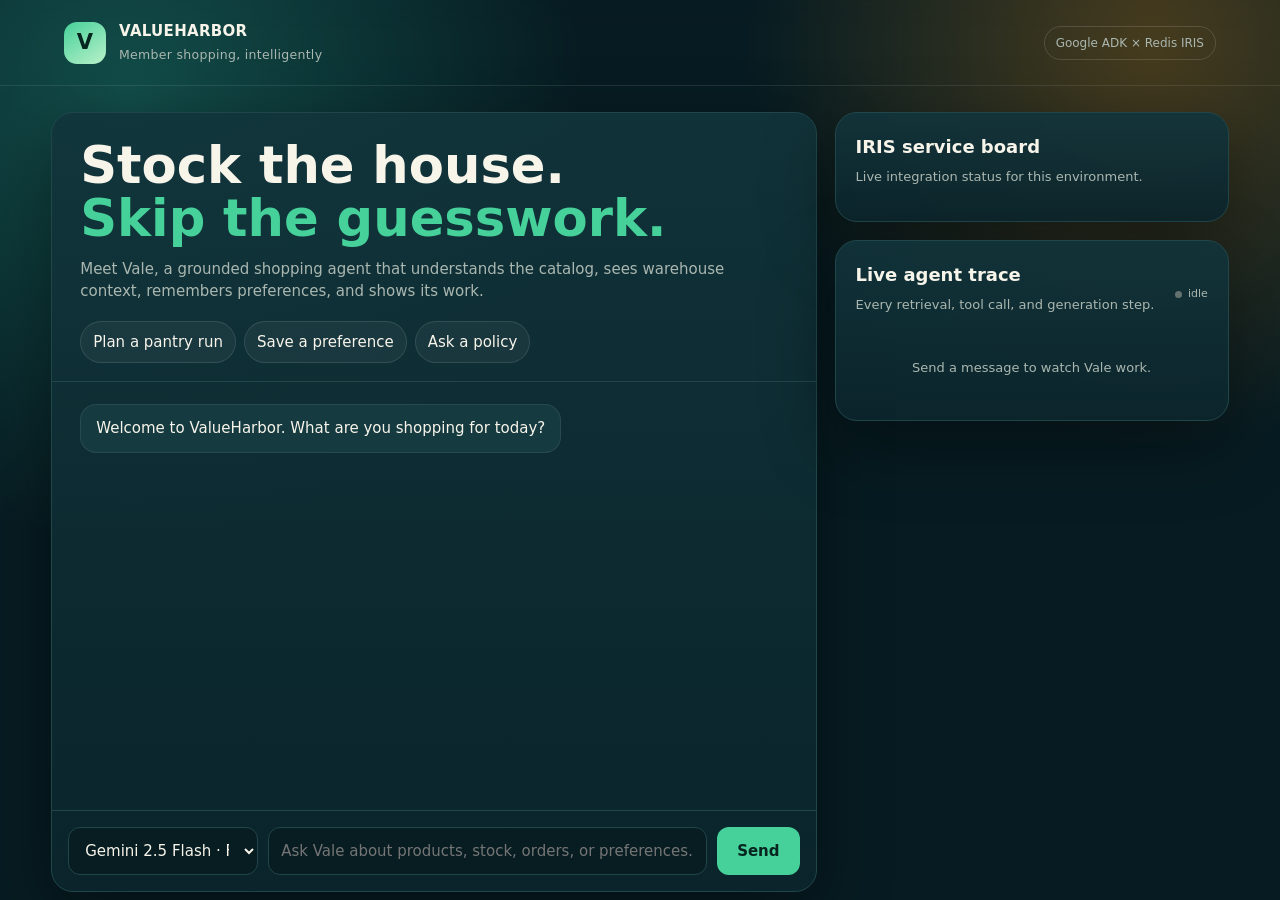
==== valueharbor_agent/static/index.html @ 9efd8486 "Group Context Retriever tools by entity" ====
<!doctype html>
<html lang="en">
  <head>
    <meta charset="utf-8" />
    <meta name="viewport" content="width=device-width, initial-scale=1" />
    <title>ValueHarbor · Shopping Agent</title>
    <style>
      :root { color-scheme: dark; --ink:#f7f4ea; --muted:#aab7b0; --green:#46d19a; --sea:#0d6158; --navy:#071c22; --panel:#0d2930; --line:#20464a; --gold:#f0bb56; }
      * { box-sizing:border-box; }
      body { margin:0; min-height:100vh; font:15px/1.5 Inter,ui-sans-serif,system-ui,sans-serif; color:var(--ink); background:radial-gradient(circle at 10% 10%,#124d49 0,transparent 32%),radial-gradient(circle at 90% 5%,#473c1e 0,transparent 28%),var(--navy); }
      header { display:flex; align-items:center; justify-content:space-between; padding:20px 5vw; border-bottom:1px solid #ffffff18; backdrop-filter:blur(12px); }
      .brand { display:flex; align-items:center; gap:13px; font-weight:800; letter-spacing:.02em; }
      .mark { display:grid; place-items:center; width:42px; height:42px; border-radius:13px; color:#05251f; background:linear-gradient(145deg,var(--green),#b9f1c9); font-size:21px; }
      .badge { padding:7px 11px; border:1px solid #ffffff24; border-radius:999px; color:var(--muted); font-size:12px; }
      main { display:grid; grid-template-columns:minmax(0,1.65fr) minmax(320px,.85fr); gap:18px; width:min(1280px,92vw); margin:26px auto; }
      .panel { background:linear-gradient(180deg,#11343be8,#0b252ce8); border:1px solid var(--line); border-radius:22px; box-shadow:0 24px 70px #0006; overflow:hidden; }
      .hero { padding:26px 28px 18px; }
      h1 { margin:0; font-size:clamp(28px,4vw,52px); line-height:1.04; max-width:740px; }
      h1 span { color:var(--green); }
      .sub { color:var(--muted); max-width:680px; margin:12px 0 18px; }
      .chips { display:flex; flex-wrap:wrap; gap:8px; }
      button { border:0; cursor:pointer; color:var(--ink); font:inherit; }
      .chip { padding:9px 12px; border-radius:999px; background:#ffffff0c; border:1px solid #ffffff1c; }
      .chat { display:flex; flex-direction:column; height:510px; border-top:1px solid var(--line); }
      #messages { flex:1; overflow:auto; padding:22px 28px; display:flex; flex-direction:column; gap:12px; }
      .msg { max-width:82%; padding:12px 15px; border-radius:16px; white-space:pre-wrap; }
      .assistant { align-self:flex-start; background:#153b40; border:1px solid #ffffff14; }
      .user { align-self:flex-end; background:var(--sea); }
      .composer { display:flex; gap:10px; padding:16px; border-top:1px solid var(--line); }
      input, textarea, select { width:100%; background:#071d22; border:1px solid var(--line); color:var(--ink); border-radius:12px; padding:12px; font:inherit; outline:none; }
      input:focus, textarea:focus, select:focus { border-color:var(--green); }
      select { width:auto; max-width:190px; }
      .send { padding:0 20px; border-radius:12px; background:var(--green); color:#06251f; font-weight:800; }
      aside { display:flex; flex-direction:column; gap:18px; }
      .side { padding:20px; }
      h2 { margin:0 0 7px; font-size:18px; }
      .small { margin:0 0 14px; color:var(--muted); font-size:13px; }
      .status { display:flex; flex-direction:column; gap:10px; }
      .service-group { display:grid; grid-template-columns:42px minmax(0,1fr); align-items:center; gap:10px; }
      .service-logo { width:42px; height:42px; object-fit:contain; }
      .service-logo.redis { border-radius:9px; }
      .service-grid { display:grid; grid-template-columns:1fr 1fr; gap:8px; }
      .service { padding:10px; border:1px solid var(--line); border-radius:11px; font-size:12px; }
      .service-line { display:flex; align-items:center; }
      .service-meta { display:block; margin:3px 0 0 14px; padding:0; color:#8dcdbb; background:transparent; text-align:left; font-size:10px; line-height:1.25; }
      .service-meta:hover, .service-meta:focus-visible { color:var(--green); text-decoration:underline; }
      .dot { display:inline-block; width:8px; height:8px; border-radius:99px; margin-right:6px; background:#64726f; }
      .on .dot { background:var(--green); box-shadow:0 0 12px var(--green); }
      .trace-head { display:flex; align-items:center; justify-content:space-between; gap:10px; }
      .trace-live { display:flex; align-items:center; gap:6px; color:var(--muted); font-size:11px; }
      .trace-live .pulse { width:7px; height:7px; border-radius:99px; background:#64726f; }
      .trace-live.active .pulse { background:var(--green); box-shadow:0 0 12px var(--green); animation:pulse 1s infinite; }
      @keyframes pulse { 50% { opacity:.3; } }
      #trace { display:flex; flex-direction:column; gap:0; max-height:470px; overflow:auto; margin-top:8px; }
      .trace-empty { color:var(--muted); padding:22px 4px; text-align:center; font-size:13px; }
      .trace-step { position:relative; padding:11px 0 12px 24px; border-bottom:1px solid #ffffff0d; }
      .trace-step::before { content:""; position:absolute; left:4px; top:18px; width:8px; height:8px; border-radius:99px; background:#64726f; }
      .trace-step::after { content:""; position:absolute; left:7.5px; top:28px; bottom:-7px; width:1px; background:var(--line); }
      .trace-step:last-child::after { display:none; }
      .trace-step.running::before { background:var(--gold); box-shadow:0 0 10px #f0bb5688; animation:pulse 1s infinite; }
      .trace-step.done::before { background:var(--green); }
      .trace-row { display:flex; align-items:flex-start; justify-content:space-between; gap:10px; }
      .trace-label { font-size:13px; font-weight:700; }
      .trace-time { flex:none; color:var(--gold); font:11px ui-monospace,SFMono-Regular,Menlo,monospace; }
      .trace-summary { color:var(--muted); font-size:12px; margin-top:2px; }
      .trace-details { margin-top:7px; }
      .trace-details summary { cursor:pointer; color:#9fd9c7; font-size:11px; }
      .trace-fact { margin-top:5px; padding:7px 9px; border-radius:8px; background:#071d2288; color:#c5d4cf; font-size:11px; overflow-wrap:anywhere; }
      .modal { position:fixed; inset:0; z-index:20; display:grid; place-items:center; padding:24px; background:#020c0fcc; backdrop-filter:blur(8px); }
      .modal[hidden] { display:none; }
      .modal-card { width:min(860px,94vw); max-height:min(760px,88vh); display:flex; flex-direction:column; border:1px solid var(--line); border-radius:20px; background:#0b252c; box-shadow:0 30px 100px #000b; overflow:hidden; }
      .modal-head { display:flex; align-items:flex-start; justify-content:space-between; gap:18px; padding:20px 22px 14px; border-bottom:1px solid var(--line); }
      .modal-head .small { margin:0; }
      .modal-close { width:30px; height:30px; border:1px solid #ffffff18; border-radius:9px; background:#ffffff08; font-size:18px; }
      .tool-list { overflow:auto; padding:4px 22px 22px; }
      .tool-group { padding:16px 0; border-bottom:1px solid #ffffff12; }
      .tool-group:last-child { border-bottom:0; }
      .tool-group-head { display:flex; align-items:baseline; justify-content:space-between; gap:12px; margin-bottom:9px; }
      .tool-group-title { margin:0; color:#f3f7f5; font-size:14px; }
      .tool-group-count { color:var(--muted); font-size:10px; }
      .tool-items { display:grid; grid-template-columns:repeat(auto-fit,minmax(270px,1fr)); gap:6px 20px; }
      .tool-item { min-width:0; padding:7px 9px; border-radius:8px; background:#071d225c; }
      .tool-name { color:var(--green); font:12px ui-monospace,SFMono-Regular,Menlo,monospace; overflow-wrap:anywhere; }
      body.modal-open { overflow:hidden; }
      @media (max-width:900px) { main { grid-template-columns:1fr; } .chat { height:480px; } }
    </style>
  </head>
  <body>
    <header><div class="brand"><div class="mark">V</div><div>VALUEHARBOR<br><small style="color:var(--muted);font-weight:500">Member shopping, intelligently</small></div></div><div class="badge">Google ADK × Redis IRIS</div></header>
    <main>
      <section class="panel">
        <div class="hero"><h1>Stock the house.<br><span>Skip the guesswork.</span></h1><p class="sub">Meet Vale, a grounded shopping agent that understands the catalog, sees warehouse context, remembers preferences, and shows its work.</p><div class="chips"><button class="chip" data-prompt="Find family-size pantry staples under $30 and check Portland stock.">Plan a pantry run</button><button class="chip" data-prompt="Remember that I prefer fragrance-free household products and Portland pickup.">Save a preference</button><button class="chip" data-prompt="What is the electronics return policy?">Ask a policy</button></div></div>
        <div class="chat"><div id="messages"><div class="msg assistant">Welcome to ValueHarbor. What are you shopping for today?</div></div><form id="chat-form" class="composer"><select id="model" aria-label="Gemini model"><option value="gemini-2.5-flash">Gemini 2.5 Flash · Fast</option><option value="gemini-2.5-pro">Gemini 2.5 Pro · Heavy</option></select><input id="message" autocomplete="off" placeholder="Ask Vale about products, stock, orders, or preferences…" /><button class="send">Send</button></form></div>
      </section>
      <aside>
        <section class="panel side"><h2>IRIS service board</h2><p class="small">Live integration status for this environment.</p><div id="status" class="status"></div></section>
        <section class="panel side"><div class="trace-head"><div><h2>Live agent trace</h2><p class="small">Every retrieval, tool call, and generation step.</p></div><div id="trace-live" class="trace-live"><span class="pulse"></span><span>idle</span></div></div><div id="trace"><div class="trace-empty">Send a message to watch Vale work.</div></div></section>
      </aside>
    </main>
    <div id="tools-modal" class="modal" role="dialog" aria-modal="true" aria-labelledby="tools-title" hidden><section class="modal-card"><div class="modal-head"><div><h2 id="tools-title">Context Retriever tools</h2><p id="tools-summary" class="small">Governed tools generated from the ValueHarbor context surface.</p></div><button id="tools-close" class="modal-close" type="button" aria-label="Close tools">×</button></div><div id="tool-list" class="tool-list"></div></section></div>
    <script>
      const memberId='member-1001'; let sessionId='shopping-demo-'+Date.now();
      const messages=document.querySelector('#messages'), input=document.querySelector('#message'),modelSelect=document.querySelector('#model');
      function add(text,role){const el=document.createElement('div');el.className='msg '+role;el.textContent=text;messages.appendChild(el);messages.scrollTop=messages.scrollHeight;return el;}
      document.querySelectorAll('[data-prompt]').forEach(b=>b.onclick=()=>{input.value=b.dataset.prompt;input.focus();});
      const trace=document.querySelector('#trace'),traceLive=document.querySelector('#trace-live');
      function setLive(active){traceLive.classList.toggle('active',active);traceLive.querySelector('span:last-child').textContent=active?'running':'complete';}
      function renderStep(step){let el=document.getElementById('trace-'+step.id);if(!el){el=document.createElement('div');el.id='trace-'+step.id;trace.appendChild(el);}el.className='trace-step '+step.status;el.replaceChildren();const row=document.createElement('div');row.className='trace-row';const label=document.createElement('div');label.className='trace-label';label.textContent=step.label;const timing=document.createElement('div');timing.className='trace-time';timing.textContent=step.duration_ms==null?'…':`${step.duration_ms} ms`;row.append(label,timing);el.append(row);if(step.summary){const summary=document.createElement('div');summary.className='trace-summary';summary.textContent=step.summary;el.append(summary);}if(step.details?.length){const details=document.createElement('details');details.className='trace-details';const heading=document.createElement('summary');heading.textContent=`Show ${step.details.length} result${step.details.length===1?'':'s'}`;details.append(heading);step.details.forEach(value=>{const fact=document.createElement('div');fact.className='trace-fact';fact.textContent=value;details.append(fact);});el.append(details);}trace.scrollTop=trace.scrollHeight;}
      document.querySelector('#chat-form').onsubmit=async e=>{e.preventDefault();const text=input.value.trim();if(!text)return;add(text,'user');input.value='';const wait=add('Vale is checking…','assistant');trace.replaceChildren();setLive(true);try{const r=await fetch('/api/chat/stream',{method:'POST',headers:{'content-type':'application/json'},body:JSON.stringify({message:text,member_id:memberId,session_id:sessionId,model:modelSelect.value})});if(!r.ok)throw new Error(`HTTP ${r.status}`);const reader=r.body.getReader(),decoder=new TextDecoder();let buffer='';while(true){const {value,done}=await reader.read();buffer+=decoder.decode(value||new Uint8Array(),{stream:!done});const lines=buffer.split('\n');buffer=lines.pop()||'';for(const line of lines){if(!line.trim())continue;const event=JSON.parse(line);if(event.type==='trace')renderStep(event.step);else if(event.type==='answer')wait.textContent=event.answer;else if(event.type==='error')wait.textContent=event.message;}if(done)break;}if(wait.textContent==='Vale is checking…')wait.textContent='No response received.';}catch(err){wait.textContent='Connection error: '+err.message;}finally{setLive(false);}};
      const toolsModal=document.querySelector('#tools-modal'),toolList=document.querySelector('#tool-list');let contextTools=[];
      function setToolSummary(count,text=`${count} governed tools available`){const trigger=document.querySelector('#context-tools-trigger');if(trigger)trigger.textContent=text;document.querySelector('#tools-summary').textContent=count?`${count} governed tools generated from the ValueHarbor context surface.`:'No governed tools are currently available.';}
      const toolEntities=[['inventory','Inventory'],['member','Members'],['orderitem','Order items'],['order','Orders'],['policy','Policies'],['product','Products'],['warehouse','Warehouses']];
      function toolEntity(name){const normalized=String(name||'').toLowerCase().replaceAll('order_item','orderitem');const match=toolEntities.find(([key])=>new RegExp(`(^|_)${key}(_|$)`).test(normalized));return match?.[1]||'Other';}
      function renderTools(tools){toolList.replaceChildren();const grouped=new Map();tools.forEach(tool=>{const entity=toolEntity(tool.name);if(!grouped.has(entity))grouped.set(entity,[]);grouped.get(entity).push(tool);});const order=[...toolEntities.map(([,label])=>label),'Other'];order.forEach(entity=>{const entityTools=grouped.get(entity);if(!entityTools?.length)return;entityTools.sort((a,b)=>String(a.name).localeCompare(String(b.name)));const group=document.createElement('section');group.className='tool-group';const head=document.createElement('div');head.className='tool-group-head';const title=document.createElement('h3');title.className='tool-group-title';title.textContent=entity;const count=document.createElement('span');count.className='tool-group-count';count.textContent=`${entityTools.length} tool${entityTools.length===1?'':'s'}`;head.append(title,count);const items=document.createElement('div');items.className='tool-items';entityTools.forEach(tool=>{const item=document.createElement('div');item.className='tool-item';const name=document.createElement('div');name.className='tool-name';name.textContent=tool.name||'Unnamed tool';item.append(name);items.append(item);});group.append(head,items);toolList.append(group);});}
      function openTools(){renderTools(contextTools);toolsModal.hidden=false;document.body.classList.add('modal-open');document.querySelector('#tools-close').focus();}
      function closeTools(){toolsModal.hidden=true;document.body.classList.remove('modal-open');document.querySelector('#context-tools-trigger')?.focus();}
      async function loadStatus(){const data=await fetch('/api/health').then(r=>r.json());modelSelect.value=data.default_model;const labels={redis_database:'Database',context_retriever:'Context Retriever',semantic_router:'Semantic Router',langcache:'LangCache',redis_agent_memory:'Agent Memory',vertex_adk_memory_bank:'ADK Memory Bank',agent_platform_sessions:'ADK Agent Sessions'};const groups=[{name:'Redis',icon:'/static/assets/redis-r.png',className:'redis',services:['redis_database','context_retriever','semantic_router','langcache','redis_agent_memory']},{name:'Google ADK',icon:'/static/assets/google-adk.png',className:'adk',services:['vertex_adk_memory_bank','agent_platform_sessions']}];document.querySelector('#status').innerHTML=groups.map(group=>`<div class="service-group"><img class="service-logo ${group.className}" src="${group.icon}" alt="${group.name}"><div class="service-grid">${group.services.map(key=>`<div class="service ${data.services[key]?'on':''}" data-service="${key}"><div class="service-line"><span class="dot"></span>${labels[key]}</div>${key==='context_retriever'?'<button id="context-tools-trigger" class="service-meta" type="button">Warming services…</button>':''}</div>`).join('')}</div></div>`).join('');document.querySelector('#context-tools-trigger').onclick=openTools;}
      async function warmupOnLoad(){try{const data=await fetch('/api/warmup',{method:'POST'}).then(r=>{if(!r.ok)throw new Error(`HTTP ${r.status}`);return r.json();});Object.entries(data.services||{}).forEach(([key,result])=>{const card=document.querySelector(`[data-service="${key}"]`);if(card){card.classList.toggle('on',result.ok);card.title=`${result.summary} · ${result.duration_ms} ms`;}});const context=data.services?.context_retriever;contextTools=context?.tools||[];setToolSummary(contextTools.length);}catch(_){contextTools=[];setToolSummary(0,'Tools unavailable');}}
      document.querySelector('#tools-close').onclick=closeTools;toolsModal.onclick=e=>{if(e.target===toolsModal)closeTools();};document.addEventListener('keydown',e=>{if(e.key==='Escape'&&!toolsModal.hidden)closeTools();});
      async function initialize(){await loadStatus();await warmupOnLoad();}initialize();
    </script>
  </body>
</html>
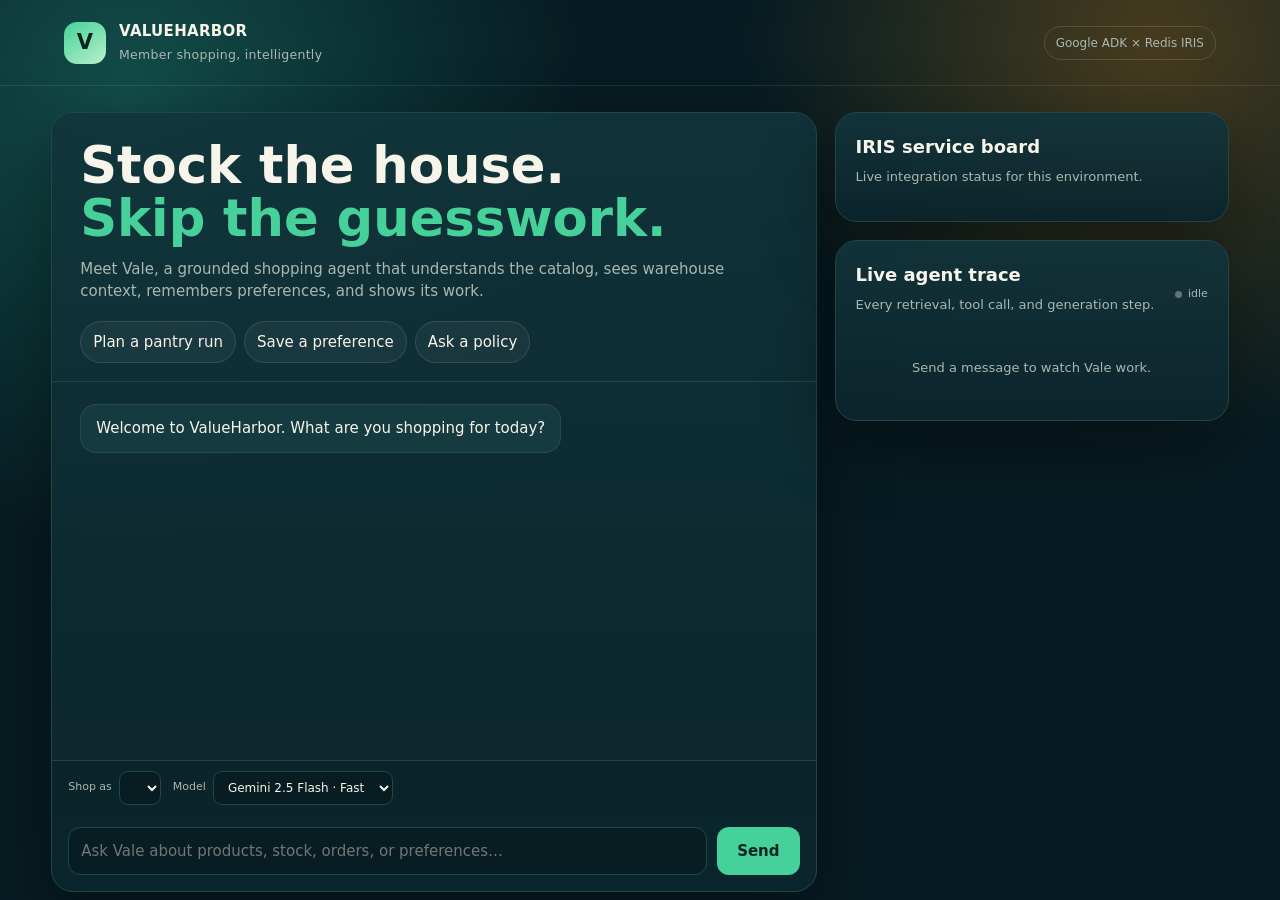
==== commit a4d8b5cb: "Add scalable multi-user memory comparison" ====
--- a/valueharbor_agent/static/index.html
+++ b/valueharbor_agent/static/index.html
@@ -26,7 +26,10 @@
       .msg { max-width:82%; padding:12px 15px; border-radius:16px; white-space:pre-wrap; }
       .assistant { align-self:flex-start; background:#153b40; border:1px solid #ffffff14; }
       .user { align-self:flex-end; background:var(--sea); }
-      .composer { display:flex; gap:10px; padding:16px; border-top:1px solid var(--line); }
+      .chat-controls { display:flex; align-items:center; gap:12px; padding:10px 16px; border-top:1px solid var(--line); background:#071d2238; }
+      .chat-controls label { display:flex; align-items:center; gap:7px; color:var(--muted); font-size:11px; white-space:nowrap; }
+      .chat-controls select { max-width:210px; padding:8px 10px; border-radius:9px; font-size:12px; }
+      .composer { display:flex; gap:10px; padding:12px 16px 16px; }
       input, textarea, select { width:100%; background:#071d22; border:1px solid var(--line); color:var(--ink); border-radius:12px; padding:12px; font:inherit; outline:none; }
       input:focus, textarea:focus, select:focus { border-color:var(--green); }
       select { width:auto; max-width:190px; }
@@ -82,7 +85,8 @@
       .tool-item { min-width:0; padding:7px 9px; border-radius:8px; background:#071d225c; }
       .tool-name { color:var(--green); font:12px ui-monospace,SFMono-Regular,Menlo,monospace; overflow-wrap:anywhere; }
       body.modal-open { overflow:hidden; }
-      @media (max-width:900px) { main { grid-template-columns:1fr; } .chat { height:480px; } }
+      @media (max-width:900px) { main { grid-template-columns:1fr; } .chat { height:500px; } }
+      @media (max-width:620px) { .chat-controls { align-items:stretch; flex-direction:column; } .chat-controls label { justify-content:space-between; } .chat-controls select { flex:1; } }
     </style>
   </head>
   <body>
@@ -90,7 +94,7 @@
     <main>
       <section class="panel">
         <div class="hero"><h1>Stock the house.<br><span>Skip the guesswork.</span></h1><p class="sub">Meet Vale, a grounded shopping agent that understands the catalog, sees warehouse context, remembers preferences, and shows its work.</p><div class="chips"><button class="chip" data-prompt="Find family-size pantry staples under $30 and check Portland stock.">Plan a pantry run</button><button class="chip" data-prompt="Remember that I prefer fragrance-free household products and Portland pickup.">Save a preference</button><button class="chip" data-prompt="What is the electronics return policy?">Ask a policy</button></div></div>
-        <div class="chat"><div id="messages"><div class="msg assistant">Welcome to ValueHarbor. What are you shopping for today?</div></div><form id="chat-form" class="composer"><select id="model" aria-label="Gemini model"><option value="gemini-2.5-flash">Gemini 2.5 Flash · Fast</option><option value="gemini-2.5-pro">Gemini 2.5 Pro · Heavy</option></select><input id="message" autocomplete="off" placeholder="Ask Vale about products, stock, orders, or preferences…" /><button class="send">Send</button></form></div>
+        <div class="chat"><div id="messages"><div class="msg assistant">Welcome to ValueHarbor. What are you shopping for today?</div></div><div class="chat-controls"><label>Shop as <select id="member" aria-label="Demo member"></select></label><label>Model <select id="model" aria-label="Gemini model"><option value="gemini-2.5-flash">Gemini 2.5 Flash · Fast</option><option value="gemini-2.5-pro">Gemini 2.5 Pro · Heavy</option></select></label></div><form id="chat-form" class="composer"><input id="message" autocomplete="off" placeholder="Ask Vale about products, stock, orders, or preferences…" /><button class="send">Send</button></form></div>
       </section>
       <aside>
         <section class="panel side"><h2>IRIS service board</h2><p class="small">Live integration status for this environment.</p><div id="status" class="status"></div></section>
@@ -99,12 +103,13 @@
     </main>
     <div id="tools-modal" class="modal" role="dialog" aria-modal="true" aria-labelledby="tools-title" hidden><section class="modal-card"><div class="modal-head"><div><h2 id="tools-title">Context Retriever tools</h2><p id="tools-summary" class="small">Governed tools generated from the ValueHarbor context surface.</p></div><button id="tools-close" class="modal-close" type="button" aria-label="Close tools">×</button></div><div id="tool-list" class="tool-list"></div></section></div>
     <script>
-      const memberId='member-1001'; let sessionId='shopping-demo-'+Date.now();
-      const messages=document.querySelector('#messages'), input=document.querySelector('#message'),modelSelect=document.querySelector('#model');
+      let memberId='member-1001',sessionId=`shopping-demo-${memberId}-${Date.now()}`;
+      const messages=document.querySelector('#messages'),input=document.querySelector('#message'),modelSelect=document.querySelector('#model'),memberSelect=document.querySelector('#member');
       function add(text,role){const el=document.createElement('div');el.className='msg '+role;el.textContent=text;messages.appendChild(el);messages.scrollTop=messages.scrollHeight;return el;}
       document.querySelectorAll('[data-prompt]').forEach(b=>b.onclick=()=>{input.value=b.dataset.prompt;input.focus();});
       const trace=document.querySelector('#trace'),traceLive=document.querySelector('#trace-live');
       function setLive(active){traceLive.classList.toggle('active',active);traceLive.querySelector('span:last-child').textContent=active?'running':'complete';}
+      function selectMember(){memberId=memberSelect.value;sessionId=`shopping-demo-${memberId}-${Date.now()}`;const option=memberSelect.selectedOptions[0];messages.replaceChildren();add(`Now shopping as ${option?.dataset.name||memberId}. What can I help you find?`,'assistant');trace.innerHTML='<div class="trace-empty">Send a message to watch Vale work.</div>';setLive(false);input.focus();}
       function renderStep(step){let el=document.getElementById('trace-'+step.id);if(!el){el=document.createElement('div');el.id='trace-'+step.id;trace.appendChild(el);}el.className='trace-step '+step.status;el.replaceChildren();const row=document.createElement('div');row.className='trace-row';const label=document.createElement('div');label.className='trace-label';label.textContent=step.label;const timing=document.createElement('div');timing.className='trace-time';timing.textContent=step.duration_ms==null?'…':`${step.duration_ms} ms`;row.append(label,timing);el.append(row);if(step.summary){const summary=document.createElement('div');summary.className='trace-summary';summary.textContent=step.summary;el.append(summary);}if(step.details?.length){const details=document.createElement('details');details.className='trace-details';const heading=document.createElement('summary');heading.textContent=`Show ${step.details.length} result${step.details.length===1?'':'s'}`;details.append(heading);step.details.forEach(value=>{const fact=document.createElement('div');fact.className='trace-fact';fact.textContent=value;details.append(fact);});el.append(details);}trace.scrollTop=trace.scrollHeight;}
       document.querySelector('#chat-form').onsubmit=async e=>{e.preventDefault();const text=input.value.trim();if(!text)return;add(text,'user');input.value='';const wait=add('Vale is checking…','assistant');trace.replaceChildren();setLive(true);try{const r=await fetch('/api/chat/stream',{method:'POST',headers:{'content-type':'application/json'},body:JSON.stringify({message:text,member_id:memberId,session_id:sessionId,model:modelSelect.value})});if(!r.ok)throw new Error(`HTTP ${r.status}`);const reader=r.body.getReader(),decoder=new TextDecoder();let buffer='';while(true){const {value,done}=await reader.read();buffer+=decoder.decode(value||new Uint8Array(),{stream:!done});const lines=buffer.split('\n');buffer=lines.pop()||'';for(const line of lines){if(!line.trim())continue;const event=JSON.parse(line);if(event.type==='trace')renderStep(event.step);else if(event.type==='answer')wait.textContent=event.answer;else if(event.type==='error')wait.textContent=event.message;}if(done)break;}if(wait.textContent==='Vale is checking…')wait.textContent='No response received.';}catch(err){wait.textContent='Connection error: '+err.message;}finally{setLive(false);}};
       const toolsModal=document.querySelector('#tools-modal'),toolList=document.querySelector('#tool-list');let contextTools=[];
@@ -115,9 +120,10 @@
       function openTools(){renderTools(contextTools);toolsModal.hidden=false;document.body.classList.add('modal-open');document.querySelector('#tools-close').focus();}
       function closeTools(){toolsModal.hidden=true;document.body.classList.remove('modal-open');document.querySelector('#context-tools-trigger')?.focus();}
       async function loadStatus(){const data=await fetch('/api/health').then(r=>r.json());modelSelect.value=data.default_model;const labels={redis_database:'Database',context_retriever:'Context Retriever',semantic_router:'Semantic Router',langcache:'LangCache',redis_agent_memory:'Agent Memory',vertex_adk_memory_bank:'ADK Memory Bank',agent_platform_sessions:'ADK Agent Sessions'};const groups=[{name:'Redis',icon:'/static/assets/redis-r.png',className:'redis',services:['redis_database','context_retriever','semantic_router','langcache','redis_agent_memory']},{name:'Google ADK',icon:'/static/assets/google-adk.png',className:'adk',services:['vertex_adk_memory_bank','agent_platform_sessions']}];document.querySelector('#status').innerHTML=groups.map(group=>`<div class="service-group"><img class="service-logo ${group.className}" src="${group.icon}" alt="${group.name}"><div class="service-grid">${group.services.map(key=>`<div class="service ${data.services[key]?'on':''}" data-service="${key}"><div class="service-line"><span class="dot"></span>${labels[key]}</div>${key==='context_retriever'?'<button id="context-tools-trigger" class="service-meta" type="button">Warming services…</button>':''}</div>`).join('')}</div></div>`).join('');document.querySelector('#context-tools-trigger').onclick=openTools;}
+      async function loadMembers(){const data=await fetch('/api/members').then(r=>r.json());memberSelect.replaceChildren();(data.members||[]).forEach(member=>{const option=document.createElement('option');option.value=member.member_id;option.dataset.name=member.name;option.textContent=`${member.name} · ${member.member_id}`;memberSelect.append(option);});memberSelect.value=memberId;memberSelect.onchange=selectMember;}
       async function warmupOnLoad(){try{const data=await fetch('/api/warmup',{method:'POST'}).then(r=>{if(!r.ok)throw new Error(`HTTP ${r.status}`);return r.json();});Object.entries(data.services||{}).forEach(([key,result])=>{const card=document.querySelector(`[data-service="${key}"]`);if(card){card.classList.toggle('on',result.ok);card.title=`${result.summary} · ${result.duration_ms} ms`;}});const context=data.services?.context_retriever;contextTools=context?.tools||[];setToolSummary(contextTools.length);}catch(_){contextTools=[];setToolSummary(0,'Tools unavailable');}}
       document.querySelector('#tools-close').onclick=closeTools;toolsModal.onclick=e=>{if(e.target===toolsModal)closeTools();};document.addEventListener('keydown',e=>{if(e.key==='Escape'&&!toolsModal.hidden)closeTools();});
-      async function initialize(){await loadStatus();await warmupOnLoad();}initialize();
+      async function initialize(){await Promise.all([loadStatus(),loadMembers()]);await warmupOnLoad();}initialize();
     </script>
   </body>
 </html>
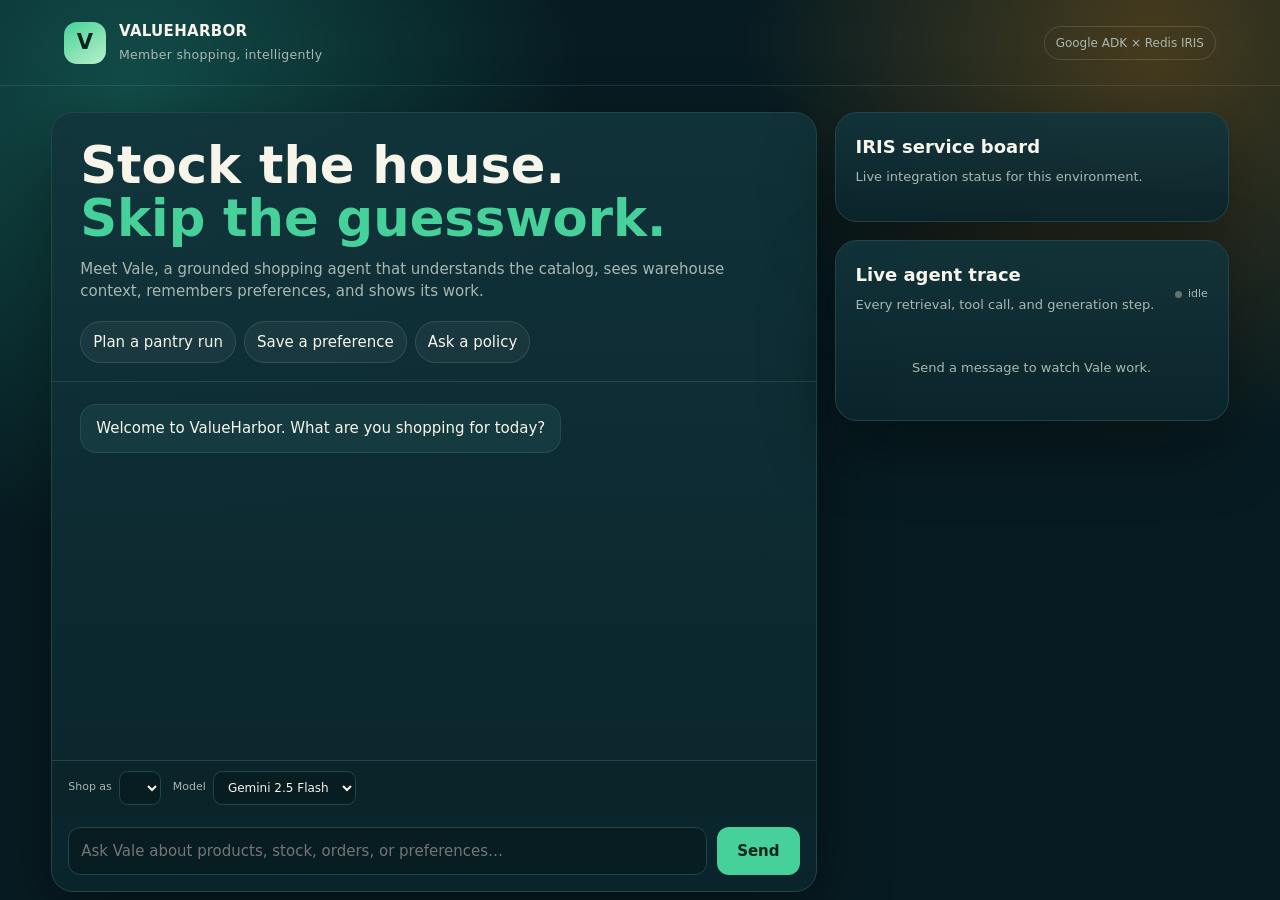
==== commit 89b2ce7a: "Simplify Gemini model labels" ====
--- a/valueharbor_agent/static/index.html
+++ b/valueharbor_agent/static/index.html
@@ -94,7 +94,7 @@
     <main>
       <section class="panel">
         <div class="hero"><h1>Stock the house.<br><span>Skip the guesswork.</span></h1><p class="sub">Meet Vale, a grounded shopping agent that understands the catalog, sees warehouse context, remembers preferences, and shows its work.</p><div class="chips"><button class="chip" data-prompt="Find family-size pantry staples under $30 and check Portland stock.">Plan a pantry run</button><button class="chip" data-prompt="Remember that I prefer fragrance-free household products and Portland pickup.">Save a preference</button><button class="chip" data-prompt="What is the electronics return policy?">Ask a policy</button></div></div>
-        <div class="chat"><div id="messages"><div class="msg assistant">Welcome to ValueHarbor. What are you shopping for today?</div></div><div class="chat-controls"><label>Shop as <select id="member" aria-label="Demo member"></select></label><label>Model <select id="model" aria-label="Gemini model"><option value="gemini-2.5-flash">Gemini 2.5 Flash · Fast</option><option value="gemini-2.5-pro">Gemini 2.5 Pro · Heavy</option></select></label></div><form id="chat-form" class="composer"><input id="message" autocomplete="off" placeholder="Ask Vale about products, stock, orders, or preferences…" /><button class="send">Send</button></form></div>
+        <div class="chat"><div id="messages"><div class="msg assistant">Welcome to ValueHarbor. What are you shopping for today?</div></div><div class="chat-controls"><label>Shop as <select id="member" aria-label="Demo member"></select></label><label>Model <select id="model" aria-label="Gemini model"><option value="gemini-2.5-flash">Gemini 2.5 Flash</option><option value="gemini-2.5-pro">Gemini 2.5 Pro</option></select></label></div><form id="chat-form" class="composer"><input id="message" autocomplete="off" placeholder="Ask Vale about products, stock, orders, or preferences…" /><button class="send">Send</button></form></div>
       </section>
       <aside>
         <section class="panel side"><h2>IRIS service board</h2><p class="small">Live integration status for this environment.</p><div id="status" class="status"></div></section>
@@ -109,7 +109,8 @@
       document.querySelectorAll('[data-prompt]').forEach(b=>b.onclick=()=>{input.value=b.dataset.prompt;input.focus();});
       const trace=document.querySelector('#trace'),traceLive=document.querySelector('#trace-live');
       function setLive(active){traceLive.classList.toggle('active',active);traceLive.querySelector('span:last-child').textContent=active?'running':'complete';}
-      function selectMember(){memberId=memberSelect.value;sessionId=`shopping-demo-${memberId}-${Date.now()}`;const option=memberSelect.selectedOptions[0];messages.replaceChildren();add(`Now shopping as ${option?.dataset.name||memberId}. What can I help you find?`,'assistant');trace.innerHTML='<div class="trace-empty">Send a message to watch Vale work.</div>';setLive(false);input.focus();}
+      let greetingRequest=0;
+      async function selectMember(){memberId=memberSelect.value;sessionId=`shopping-demo-${memberId}-${Date.now()}`;const requestId=++greetingRequest;const option=memberSelect.selectedOptions[0],name=option?.dataset.name||memberId;messages.replaceChildren();const welcome=add(`Now shopping as ${name}. Vale is preparing your greeting…`,'assistant');trace.replaceChildren();setLive(true);try{const r=await fetch('/api/greeting/stream',{method:'POST',headers:{'content-type':'application/json'},body:JSON.stringify({member_id:memberId,session_id:sessionId,model:modelSelect.value})});if(!r.ok)throw new Error(`HTTP ${r.status}`);const reader=r.body.getReader(),decoder=new TextDecoder();let buffer='';while(true){const {value,done}=await reader.read();buffer+=decoder.decode(value||new Uint8Array(),{stream:!done});const lines=buffer.split('\n');buffer=lines.pop()||'';for(const line of lines){if(!line.trim())continue;const event=JSON.parse(line);if(requestId!==greetingRequest){await reader.cancel();return;}if(event.type==='trace')renderStep(event.step);else if(event.type==='greeting')welcome.textContent=`Now shopping as ${name}. ${event.greeting}`;else if(event.type==='error')welcome.textContent=`Now shopping as ${name}. Welcome back.`;}if(done)break;}}catch(_){if(requestId===greetingRequest)welcome.textContent=`Now shopping as ${name}. Welcome back.`;}finally{if(requestId===greetingRequest){setLive(false);input.focus();}}}
       function renderStep(step){let el=document.getElementById('trace-'+step.id);if(!el){el=document.createElement('div');el.id='trace-'+step.id;trace.appendChild(el);}el.className='trace-step '+step.status;el.replaceChildren();const row=document.createElement('div');row.className='trace-row';const label=document.createElement('div');label.className='trace-label';label.textContent=step.label;const timing=document.createElement('div');timing.className='trace-time';timing.textContent=step.duration_ms==null?'…':`${step.duration_ms} ms`;row.append(label,timing);el.append(row);if(step.summary){const summary=document.createElement('div');summary.className='trace-summary';summary.textContent=step.summary;el.append(summary);}if(step.details?.length){const details=document.createElement('details');details.className='trace-details';const heading=document.createElement('summary');heading.textContent=`Show ${step.details.length} result${step.details.length===1?'':'s'}`;details.append(heading);step.details.forEach(value=>{const fact=document.createElement('div');fact.className='trace-fact';fact.textContent=value;details.append(fact);});el.append(details);}trace.scrollTop=trace.scrollHeight;}
       document.querySelector('#chat-form').onsubmit=async e=>{e.preventDefault();const text=input.value.trim();if(!text)return;add(text,'user');input.value='';const wait=add('Vale is checking…','assistant');trace.replaceChildren();setLive(true);try{const r=await fetch('/api/chat/stream',{method:'POST',headers:{'content-type':'application/json'},body:JSON.stringify({message:text,member_id:memberId,session_id:sessionId,model:modelSelect.value})});if(!r.ok)throw new Error(`HTTP ${r.status}`);const reader=r.body.getReader(),decoder=new TextDecoder();let buffer='';while(true){const {value,done}=await reader.read();buffer+=decoder.decode(value||new Uint8Array(),{stream:!done});const lines=buffer.split('\n');buffer=lines.pop()||'';for(const line of lines){if(!line.trim())continue;const event=JSON.parse(line);if(event.type==='trace')renderStep(event.step);else if(event.type==='answer')wait.textContent=event.answer;else if(event.type==='error')wait.textContent=event.message;}if(done)break;}if(wait.textContent==='Vale is checking…')wait.textContent='No response received.';}catch(err){wait.textContent='Connection error: '+err.message;}finally{setLive(false);}};
       const toolsModal=document.querySelector('#tools-modal'),toolList=document.querySelector('#tool-list');let contextTools=[];
@@ -120,10 +121,10 @@
       function openTools(){renderTools(contextTools);toolsModal.hidden=false;document.body.classList.add('modal-open');document.querySelector('#tools-close').focus();}
       function closeTools(){toolsModal.hidden=true;document.body.classList.remove('modal-open');document.querySelector('#context-tools-trigger')?.focus();}
       async function loadStatus(){const data=await fetch('/api/health').then(r=>r.json());modelSelect.value=data.default_model;const labels={redis_database:'Database',context_retriever:'Context Retriever',semantic_router:'Semantic Router',langcache:'LangCache',redis_agent_memory:'Agent Memory',vertex_adk_memory_bank:'ADK Memory Bank',agent_platform_sessions:'ADK Agent Sessions'};const groups=[{name:'Redis',icon:'/static/assets/redis-r.png',className:'redis',services:['redis_database','context_retriever','semantic_router','langcache','redis_agent_memory']},{name:'Google ADK',icon:'/static/assets/google-adk.png',className:'adk',services:['vertex_adk_memory_bank','agent_platform_sessions']}];document.querySelector('#status').innerHTML=groups.map(group=>`<div class="service-group"><img class="service-logo ${group.className}" src="${group.icon}" alt="${group.name}"><div class="service-grid">${group.services.map(key=>`<div class="service ${data.services[key]?'on':''}" data-service="${key}"><div class="service-line"><span class="dot"></span>${labels[key]}</div>${key==='context_retriever'?'<button id="context-tools-trigger" class="service-meta" type="button">Warming services…</button>':''}</div>`).join('')}</div></div>`).join('');document.querySelector('#context-tools-trigger').onclick=openTools;}
-      async function loadMembers(){const data=await fetch('/api/members').then(r=>r.json());memberSelect.replaceChildren();(data.members||[]).forEach(member=>{const option=document.createElement('option');option.value=member.member_id;option.dataset.name=member.name;option.textContent=`${member.name} · ${member.member_id}`;memberSelect.append(option);});memberSelect.value=memberId;memberSelect.onchange=selectMember;}
+      async function loadMembers(){const data=await fetch('/api/members').then(r=>r.json());memberSelect.replaceChildren();(data.members||[]).forEach(member=>{const option=document.createElement('option');option.value=member.member_id;option.dataset.name=member.name;option.textContent=member.name;memberSelect.append(option);});memberSelect.value=memberId;memberSelect.onchange=selectMember;}
       async function warmupOnLoad(){try{const data=await fetch('/api/warmup',{method:'POST'}).then(r=>{if(!r.ok)throw new Error(`HTTP ${r.status}`);return r.json();});Object.entries(data.services||{}).forEach(([key,result])=>{const card=document.querySelector(`[data-service="${key}"]`);if(card){card.classList.toggle('on',result.ok);card.title=`${result.summary} · ${result.duration_ms} ms`;}});const context=data.services?.context_retriever;contextTools=context?.tools||[];setToolSummary(contextTools.length);}catch(_){contextTools=[];setToolSummary(0,'Tools unavailable');}}
       document.querySelector('#tools-close').onclick=closeTools;toolsModal.onclick=e=>{if(e.target===toolsModal)closeTools();};document.addEventListener('keydown',e=>{if(e.key==='Escape'&&!toolsModal.hidden)closeTools();});
-      async function initialize(){await Promise.all([loadStatus(),loadMembers()]);await warmupOnLoad();}initialize();
+      async function initialize(){await Promise.all([loadStatus(),loadMembers()]);await warmupOnLoad();await selectMember();}initialize();
     </script>
   </body>
 </html>
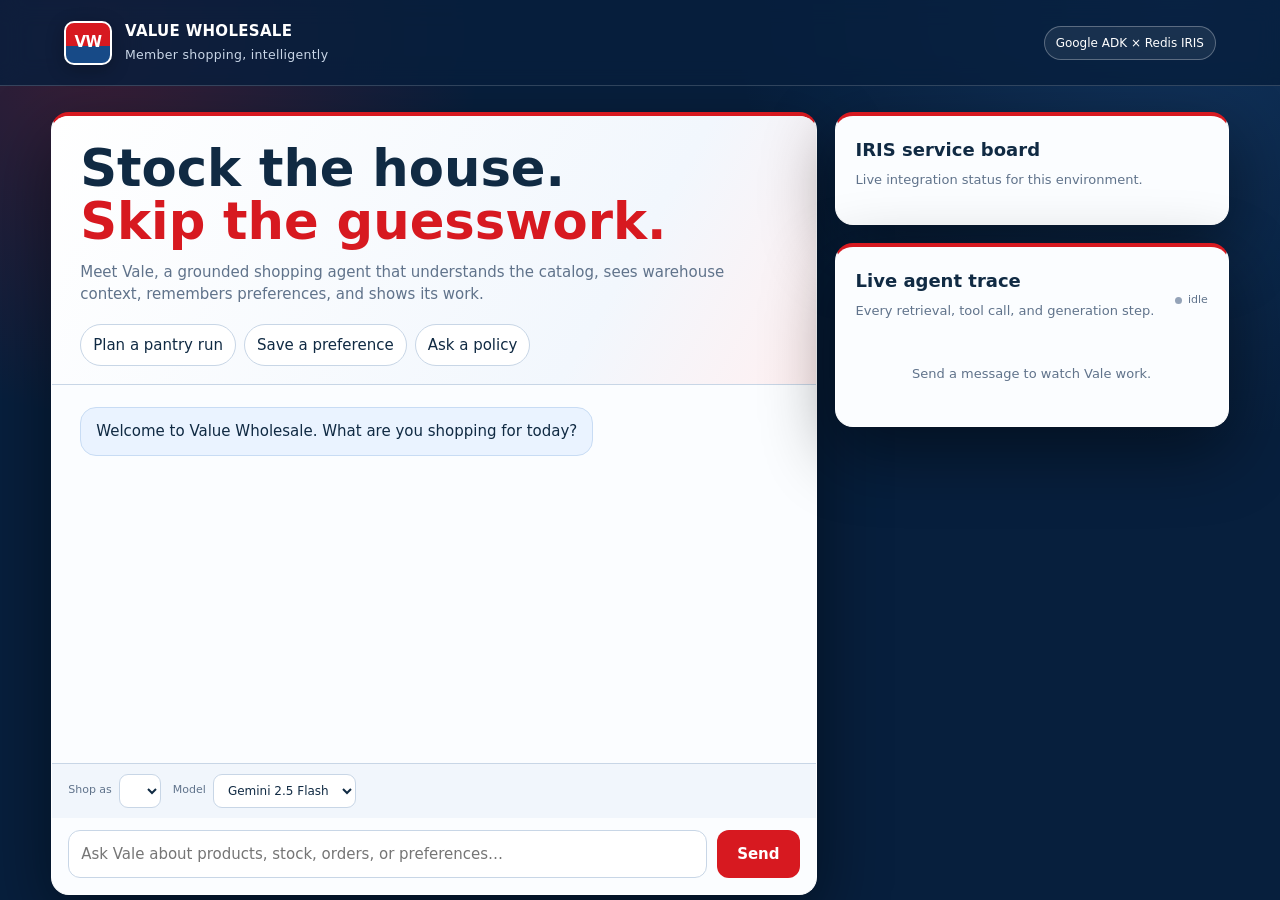
==== commit c1a0ecae: "Rebrand demo as Value Wholesale" ====
--- a/valueharbor_agent/static/index.html
+++ b/valueharbor_agent/static/index.html
@@ -3,37 +3,40 @@
   <head>
     <meta charset="utf-8" />
     <meta name="viewport" content="width=device-width, initial-scale=1" />
-    <title>ValueHarbor · Shopping Agent</title>
+    <title>Value Wholesale · Shopping Agent</title>
     <style>
-      :root { color-scheme: dark; --ink:#f7f4ea; --muted:#aab7b0; --green:#46d19a; --sea:#0d6158; --navy:#071c22; --panel:#0d2930; --line:#20464a; --gold:#f0bb56; }
+      :root { color-scheme:light; --ink:#102a43; --muted:#60738b; --red:#d71920; --blue:#174a87; --navy:#071f3d; --panel:#fbfdff; --line:#c8d6e6; --soft-blue:#eaf3ff; --soft-red:#fff0f1; }
       * { box-sizing:border-box; }
-      body { margin:0; min-height:100vh; font:15px/1.5 Inter,ui-sans-serif,system-ui,sans-serif; color:var(--ink); background:radial-gradient(circle at 10% 10%,#124d49 0,transparent 32%),radial-gradient(circle at 90% 5%,#473c1e 0,transparent 28%),var(--navy); }
-      header { display:flex; align-items:center; justify-content:space-between; padding:20px 5vw; border-bottom:1px solid #ffffff18; backdrop-filter:blur(12px); }
+      body { margin:0; min-height:100vh; font:15px/1.5 Inter,ui-sans-serif,system-ui,sans-serif; color:var(--ink); background:radial-gradient(circle at 8% 4%,#d7192040 0,transparent 26%),radial-gradient(circle at 92% 0%,#2f6db540 0,transparent 30%),var(--navy); }
+      header { display:flex; align-items:center; justify-content:space-between; padding:20px 5vw; color:#fff; border-bottom:1px solid #ffffff2b; background:#071f3dcc; backdrop-filter:blur(12px); }
       .brand { display:flex; align-items:center; gap:13px; font-weight:800; letter-spacing:.02em; }
-      .mark { display:grid; place-items:center; width:42px; height:42px; border-radius:13px; color:#05251f; background:linear-gradient(145deg,var(--green),#b9f1c9); font-size:21px; }
-      .badge { padding:7px 11px; border:1px solid #ffffff24; border-radius:999px; color:var(--muted); font-size:12px; }
+      .brand small { color:#c9d6e7; }
+      .mark { display:grid; place-items:center; width:48px; height:44px; border:2px solid #fff; border-radius:10px; color:#fff; background:linear-gradient(180deg,var(--red) 0 58%,var(--blue) 58%); box-shadow:0 5px 18px #0004; font-size:15px; letter-spacing:-.04em; }
+      .badge { padding:7px 11px; border:1px solid #ffffff4a; border-radius:999px; color:#fff; background:#ffffff12; font-size:12px; }
       main { display:grid; grid-template-columns:minmax(0,1.65fr) minmax(320px,.85fr); gap:18px; width:min(1280px,92vw); margin:26px auto; }
-      .panel { background:linear-gradient(180deg,#11343be8,#0b252ce8); border:1px solid var(--line); border-radius:22px; box-shadow:0 24px 70px #0006; overflow:hidden; }
-      .hero { padding:26px 28px 18px; }
+      .panel { background:var(--panel); border:1px solid #ffffff; border-top:4px solid var(--red); border-radius:18px; box-shadow:0 24px 70px #0007; overflow:hidden; }
+      .hero { padding:26px 28px 18px; background:linear-gradient(120deg,#fff 0%,#f2f7fd 72%,var(--soft-red)); }
       h1 { margin:0; font-size:clamp(28px,4vw,52px); line-height:1.04; max-width:740px; }
-      h1 span { color:var(--green); }
+      h1 span { color:var(--red); }
       .sub { color:var(--muted); max-width:680px; margin:12px 0 18px; }
       .chips { display:flex; flex-wrap:wrap; gap:8px; }
       button { border:0; cursor:pointer; color:var(--ink); font:inherit; }
-      .chip { padding:9px 12px; border-radius:999px; background:#ffffff0c; border:1px solid #ffffff1c; }
+      .chip { padding:9px 12px; border-radius:999px; background:#fff; border:1px solid var(--line); }
+      .chip:hover, .chip:focus-visible { color:var(--red); border-color:var(--red); }
       .chat { display:flex; flex-direction:column; height:510px; border-top:1px solid var(--line); }
       #messages { flex:1; overflow:auto; padding:22px 28px; display:flex; flex-direction:column; gap:12px; }
       .msg { max-width:82%; padding:12px 15px; border-radius:16px; white-space:pre-wrap; }
-      .assistant { align-self:flex-start; background:#153b40; border:1px solid #ffffff14; }
-      .user { align-self:flex-end; background:var(--sea); }
-      .chat-controls { display:flex; align-items:center; gap:12px; padding:10px 16px; border-top:1px solid var(--line); background:#071d2238; }
+      .assistant { align-self:flex-start; background:var(--soft-blue); border:1px solid #c8dcf4; }
+      .user { align-self:flex-end; color:#fff; background:var(--blue); }
+      .chat-controls { display:flex; align-items:center; gap:12px; padding:10px 16px; border-top:1px solid var(--line); background:#f1f6fc; }
       .chat-controls label { display:flex; align-items:center; gap:7px; color:var(--muted); font-size:11px; white-space:nowrap; }
       .chat-controls select { max-width:210px; padding:8px 10px; border-radius:9px; font-size:12px; }
       .composer { display:flex; gap:10px; padding:12px 16px 16px; }
-      input, textarea, select { width:100%; background:#071d22; border:1px solid var(--line); color:var(--ink); border-radius:12px; padding:12px; font:inherit; outline:none; }
-      input:focus, textarea:focus, select:focus { border-color:var(--green); }
+      input, textarea, select { width:100%; background:#fff; border:1px solid var(--line); color:var(--ink); border-radius:12px; padding:12px; font:inherit; outline:none; }
+      input:focus, textarea:focus, select:focus { border-color:var(--blue); box-shadow:0 0 0 3px #174a8718; }
       select { width:auto; max-width:190px; }
-      .send { padding:0 20px; border-radius:12px; background:var(--green); color:#06251f; font-weight:800; }
+      .send { padding:0 20px; border-radius:12px; background:var(--red); color:#fff; font-weight:800; }
+      .send:hover, .send:focus-visible { background:#b81018; }
       aside { display:flex; flex-direction:column; gap:18px; }
       .side { padding:20px; }
       h2 { margin:0 0 7px; font-size:18px; }
@@ -45,63 +48,63 @@
       .service-grid { display:grid; grid-template-columns:1fr 1fr; gap:8px; }
       .service { padding:10px; border:1px solid var(--line); border-radius:11px; font-size:12px; }
       .service-line { display:flex; align-items:center; }
-      .service-meta { display:block; margin:3px 0 0 14px; padding:0; color:#8dcdbb; background:transparent; text-align:left; font-size:10px; line-height:1.25; }
-      .service-meta:hover, .service-meta:focus-visible { color:var(--green); text-decoration:underline; }
-      .dot { display:inline-block; width:8px; height:8px; border-radius:99px; margin-right:6px; background:#64726f; }
-      .on .dot { background:var(--green); box-shadow:0 0 12px var(--green); }
+      .service-meta { display:block; margin:3px 0 0 14px; padding:0; color:var(--blue); background:transparent; text-align:left; font-size:10px; line-height:1.25; }
+      .service-meta:hover, .service-meta:focus-visible { color:var(--red); text-decoration:underline; }
+      .dot { display:inline-block; width:8px; height:8px; border-radius:99px; margin-right:6px; background:#94a3b8; }
+      .on .dot { background:var(--blue); box-shadow:0 0 10px #174a8766; }
       .trace-head { display:flex; align-items:center; justify-content:space-between; gap:10px; }
       .trace-live { display:flex; align-items:center; gap:6px; color:var(--muted); font-size:11px; }
-      .trace-live .pulse { width:7px; height:7px; border-radius:99px; background:#64726f; }
-      .trace-live.active .pulse { background:var(--green); box-shadow:0 0 12px var(--green); animation:pulse 1s infinite; }
+      .trace-live .pulse { width:7px; height:7px; border-radius:99px; background:#94a3b8; }
+      .trace-live.active .pulse { background:var(--red); box-shadow:0 0 10px #d7192066; animation:pulse 1s infinite; }
       @keyframes pulse { 50% { opacity:.3; } }
       #trace { display:flex; flex-direction:column; gap:0; max-height:470px; overflow:auto; margin-top:8px; }
       .trace-empty { color:var(--muted); padding:22px 4px; text-align:center; font-size:13px; }
-      .trace-step { position:relative; padding:11px 0 12px 24px; border-bottom:1px solid #ffffff0d; }
-      .trace-step::before { content:""; position:absolute; left:4px; top:18px; width:8px; height:8px; border-radius:99px; background:#64726f; }
+      .trace-step { position:relative; padding:11px 0 12px 24px; border-bottom:1px solid #dce6f1; }
+      .trace-step::before { content:""; position:absolute; left:4px; top:18px; width:8px; height:8px; border-radius:99px; background:#94a3b8; }
       .trace-step::after { content:""; position:absolute; left:7.5px; top:28px; bottom:-7px; width:1px; background:var(--line); }
       .trace-step:last-child::after { display:none; }
-      .trace-step.running::before { background:var(--gold); box-shadow:0 0 10px #f0bb5688; animation:pulse 1s infinite; }
-      .trace-step.done::before { background:var(--green); }
+      .trace-step.running::before { background:var(--red); box-shadow:0 0 10px #d7192066; animation:pulse 1s infinite; }
+      .trace-step.done::before { background:var(--blue); }
       .trace-row { display:flex; align-items:flex-start; justify-content:space-between; gap:10px; }
       .trace-label { font-size:13px; font-weight:700; }
-      .trace-time { flex:none; color:var(--gold); font:11px ui-monospace,SFMono-Regular,Menlo,monospace; }
+      .trace-time { flex:none; color:var(--red); font:11px ui-monospace,SFMono-Regular,Menlo,monospace; }
       .trace-summary { color:var(--muted); font-size:12px; margin-top:2px; }
       .trace-details { margin-top:7px; }
-      .trace-details summary { cursor:pointer; color:#9fd9c7; font-size:11px; }
-      .trace-fact { margin-top:5px; padding:7px 9px; border-radius:8px; background:#071d2288; color:#c5d4cf; font-size:11px; overflow-wrap:anywhere; }
-      .modal { position:fixed; inset:0; z-index:20; display:grid; place-items:center; padding:24px; background:#020c0fcc; backdrop-filter:blur(8px); }
+      .trace-details summary { cursor:pointer; color:var(--blue); font-size:11px; }
+      .trace-fact { margin-top:5px; padding:7px 9px; border-radius:8px; background:var(--soft-blue); color:#294866; font-size:11px; overflow-wrap:anywhere; }
+      .modal { position:fixed; inset:0; z-index:20; display:grid; place-items:center; padding:24px; background:#04152bd9; backdrop-filter:blur(8px); }
       .modal[hidden] { display:none; }
-      .modal-card { width:min(860px,94vw); max-height:min(760px,88vh); display:flex; flex-direction:column; border:1px solid var(--line); border-radius:20px; background:#0b252c; box-shadow:0 30px 100px #000b; overflow:hidden; }
+      .modal-card { width:min(860px,94vw); max-height:min(760px,88vh); display:flex; flex-direction:column; border:1px solid var(--line); border-top:4px solid var(--red); border-radius:18px; background:#fff; box-shadow:0 30px 100px #000b; overflow:hidden; }
       .modal-head { display:flex; align-items:flex-start; justify-content:space-between; gap:18px; padding:20px 22px 14px; border-bottom:1px solid var(--line); }
       .modal-head .small { margin:0; }
-      .modal-close { width:30px; height:30px; border:1px solid #ffffff18; border-radius:9px; background:#ffffff08; font-size:18px; }
+      .modal-close { width:30px; height:30px; border:1px solid var(--line); border-radius:9px; background:var(--soft-blue); font-size:18px; }
       .tool-list { overflow:auto; padding:4px 22px 22px; }
-      .tool-group { padding:16px 0; border-bottom:1px solid #ffffff12; }
+      .tool-group { padding:16px 0; border-bottom:1px solid #dce6f1; }
       .tool-group:last-child { border-bottom:0; }
       .tool-group-head { display:flex; align-items:baseline; justify-content:space-between; gap:12px; margin-bottom:9px; }
-      .tool-group-title { margin:0; color:#f3f7f5; font-size:14px; }
+      .tool-group-title { margin:0; color:var(--ink); font-size:14px; }
       .tool-group-count { color:var(--muted); font-size:10px; }
       .tool-items { display:grid; grid-template-columns:repeat(auto-fit,minmax(270px,1fr)); gap:6px 20px; }
-      .tool-item { min-width:0; padding:7px 9px; border-radius:8px; background:#071d225c; }
-      .tool-name { color:var(--green); font:12px ui-monospace,SFMono-Regular,Menlo,monospace; overflow-wrap:anywhere; }
+      .tool-item { min-width:0; padding:7px 9px; border-radius:8px; background:var(--soft-blue); }
+      .tool-name { color:var(--blue); font:12px ui-monospace,SFMono-Regular,Menlo,monospace; overflow-wrap:anywhere; }
       body.modal-open { overflow:hidden; }
       @media (max-width:900px) { main { grid-template-columns:1fr; } .chat { height:500px; } }
       @media (max-width:620px) { .chat-controls { align-items:stretch; flex-direction:column; } .chat-controls label { justify-content:space-between; } .chat-controls select { flex:1; } }
     </style>
   </head>
   <body>
-    <header><div class="brand"><div class="mark">V</div><div>VALUEHARBOR<br><small style="color:var(--muted);font-weight:500">Member shopping, intelligently</small></div></div><div class="badge">Google ADK × Redis IRIS</div></header>
+    <header><div class="brand"><div class="mark">VW</div><div>VALUE WHOLESALE<br><small style="font-weight:500">Member shopping, intelligently</small></div></div><div class="badge">Google ADK × Redis IRIS</div></header>
     <main>
       <section class="panel">
         <div class="hero"><h1>Stock the house.<br><span>Skip the guesswork.</span></h1><p class="sub">Meet Vale, a grounded shopping agent that understands the catalog, sees warehouse context, remembers preferences, and shows its work.</p><div class="chips"><button class="chip" data-prompt="Find family-size pantry staples under $30 and check Portland stock.">Plan a pantry run</button><button class="chip" data-prompt="Remember that I prefer fragrance-free household products and Portland pickup.">Save a preference</button><button class="chip" data-prompt="What is the electronics return policy?">Ask a policy</button></div></div>
-        <div class="chat"><div id="messages"><div class="msg assistant">Welcome to ValueHarbor. What are you shopping for today?</div></div><div class="chat-controls"><label>Shop as <select id="member" aria-label="Demo member"></select></label><label>Model <select id="model" aria-label="Gemini model"><option value="gemini-2.5-flash">Gemini 2.5 Flash</option><option value="gemini-2.5-pro">Gemini 2.5 Pro</option></select></label></div><form id="chat-form" class="composer"><input id="message" autocomplete="off" placeholder="Ask Vale about products, stock, orders, or preferences…" /><button class="send">Send</button></form></div>
+        <div class="chat"><div id="messages"><div class="msg assistant">Welcome to Value Wholesale. What are you shopping for today?</div></div><div class="chat-controls"><label>Shop as <select id="member" aria-label="Demo member"></select></label><label>Model <select id="model" aria-label="Gemini model"><option value="gemini-2.5-flash">Gemini 2.5 Flash</option><option value="gemini-2.5-pro">Gemini 2.5 Pro</option></select></label></div><form id="chat-form" class="composer"><input id="message" autocomplete="off" placeholder="Ask Vale about products, stock, orders, or preferences…" /><button class="send">Send</button></form></div>
       </section>
       <aside>
         <section class="panel side"><h2>IRIS service board</h2><p class="small">Live integration status for this environment.</p><div id="status" class="status"></div></section>
         <section class="panel side"><div class="trace-head"><div><h2>Live agent trace</h2><p class="small">Every retrieval, tool call, and generation step.</p></div><div id="trace-live" class="trace-live"><span class="pulse"></span><span>idle</span></div></div><div id="trace"><div class="trace-empty">Send a message to watch Vale work.</div></div></section>
       </aside>
     </main>
-    <div id="tools-modal" class="modal" role="dialog" aria-modal="true" aria-labelledby="tools-title" hidden><section class="modal-card"><div class="modal-head"><div><h2 id="tools-title">Context Retriever tools</h2><p id="tools-summary" class="small">Governed tools generated from the ValueHarbor context surface.</p></div><button id="tools-close" class="modal-close" type="button" aria-label="Close tools">×</button></div><div id="tool-list" class="tool-list"></div></section></div>
+    <div id="tools-modal" class="modal" role="dialog" aria-modal="true" aria-labelledby="tools-title" hidden><section class="modal-card"><div class="modal-head"><div><h2 id="tools-title">Context Retriever tools</h2><p id="tools-summary" class="small">Governed tools generated from the Value Wholesale context surface.</p></div><button id="tools-close" class="modal-close" type="button" aria-label="Close tools">×</button></div><div id="tool-list" class="tool-list"></div></section></div>
     <script>
       let memberId='member-1001',sessionId=`shopping-demo-${memberId}-${Date.now()}`;
       const messages=document.querySelector('#messages'),input=document.querySelector('#message'),modelSelect=document.querySelector('#model'),memberSelect=document.querySelector('#member');
@@ -114,7 +117,7 @@
       function renderStep(step){let el=document.getElementById('trace-'+step.id);if(!el){el=document.createElement('div');el.id='trace-'+step.id;trace.appendChild(el);}el.className='trace-step '+step.status;el.replaceChildren();const row=document.createElement('div');row.className='trace-row';const label=document.createElement('div');label.className='trace-label';label.textContent=step.label;const timing=document.createElement('div');timing.className='trace-time';timing.textContent=step.duration_ms==null?'…':`${step.duration_ms} ms`;row.append(label,timing);el.append(row);if(step.summary){const summary=document.createElement('div');summary.className='trace-summary';summary.textContent=step.summary;el.append(summary);}if(step.details?.length){const details=document.createElement('details');details.className='trace-details';const heading=document.createElement('summary');heading.textContent=`Show ${step.details.length} result${step.details.length===1?'':'s'}`;details.append(heading);step.details.forEach(value=>{const fact=document.createElement('div');fact.className='trace-fact';fact.textContent=value;details.append(fact);});el.append(details);}trace.scrollTop=trace.scrollHeight;}
       document.querySelector('#chat-form').onsubmit=async e=>{e.preventDefault();const text=input.value.trim();if(!text)return;add(text,'user');input.value='';const wait=add('Vale is checking…','assistant');trace.replaceChildren();setLive(true);try{const r=await fetch('/api/chat/stream',{method:'POST',headers:{'content-type':'application/json'},body:JSON.stringify({message:text,member_id:memberId,session_id:sessionId,model:modelSelect.value})});if(!r.ok)throw new Error(`HTTP ${r.status}`);const reader=r.body.getReader(),decoder=new TextDecoder();let buffer='';while(true){const {value,done}=await reader.read();buffer+=decoder.decode(value||new Uint8Array(),{stream:!done});const lines=buffer.split('\n');buffer=lines.pop()||'';for(const line of lines){if(!line.trim())continue;const event=JSON.parse(line);if(event.type==='trace')renderStep(event.step);else if(event.type==='answer')wait.textContent=event.answer;else if(event.type==='error')wait.textContent=event.message;}if(done)break;}if(wait.textContent==='Vale is checking…')wait.textContent='No response received.';}catch(err){wait.textContent='Connection error: '+err.message;}finally{setLive(false);}};
       const toolsModal=document.querySelector('#tools-modal'),toolList=document.querySelector('#tool-list');let contextTools=[];
-      function setToolSummary(count,text=`${count} governed tools available`){const trigger=document.querySelector('#context-tools-trigger');if(trigger)trigger.textContent=text;document.querySelector('#tools-summary').textContent=count?`${count} governed tools generated from the ValueHarbor context surface.`:'No governed tools are currently available.';}
+      function setToolSummary(count,text=`${count} governed tools available`){const trigger=document.querySelector('#context-tools-trigger');if(trigger)trigger.textContent=text;document.querySelector('#tools-summary').textContent=count?`${count} governed tools generated from the Value Wholesale context surface.`:'No governed tools are currently available.';}
       const toolEntities=[['inventory','Inventory'],['member','Members'],['orderitem','Order items'],['order','Orders'],['policy','Policies'],['product','Products'],['warehouse','Warehouses']];
       function toolEntity(name){const normalized=String(name||'').toLowerCase().replaceAll('order_item','orderitem');const match=toolEntities.find(([key])=>new RegExp(`(^|_)${key}(_|$)`).test(normalized));return match?.[1]||'Other';}
       function renderTools(tools){toolList.replaceChildren();const grouped=new Map();tools.forEach(tool=>{const entity=toolEntity(tool.name);if(!grouped.has(entity))grouped.set(entity,[]);grouped.get(entity).push(tool);});const order=[...toolEntities.map(([,label])=>label),'Other'];order.forEach(entity=>{const entityTools=grouped.get(entity);if(!entityTools?.length)return;entityTools.sort((a,b)=>String(a.name).localeCompare(String(b.name)));const group=document.createElement('section');group.className='tool-group';const head=document.createElement('div');head.className='tool-group-head';const title=document.createElement('h3');title.className='tool-group-title';title.textContent=entity;const count=document.createElement('span');count.className='tool-group-count';count.textContent=`${entityTools.length} tool${entityTools.length===1?'':'s'}`;head.append(title,count);const items=document.createElement('div');items.className='tool-items';entityTools.forEach(tool=>{const item=document.createElement('div');item.className='tool-item';const name=document.createElement('div');name.className='tool-name';name.textContent=tool.name||'Unnamed tool';item.append(name);items.append(item);});group.append(head,items);toolList.append(group);});}
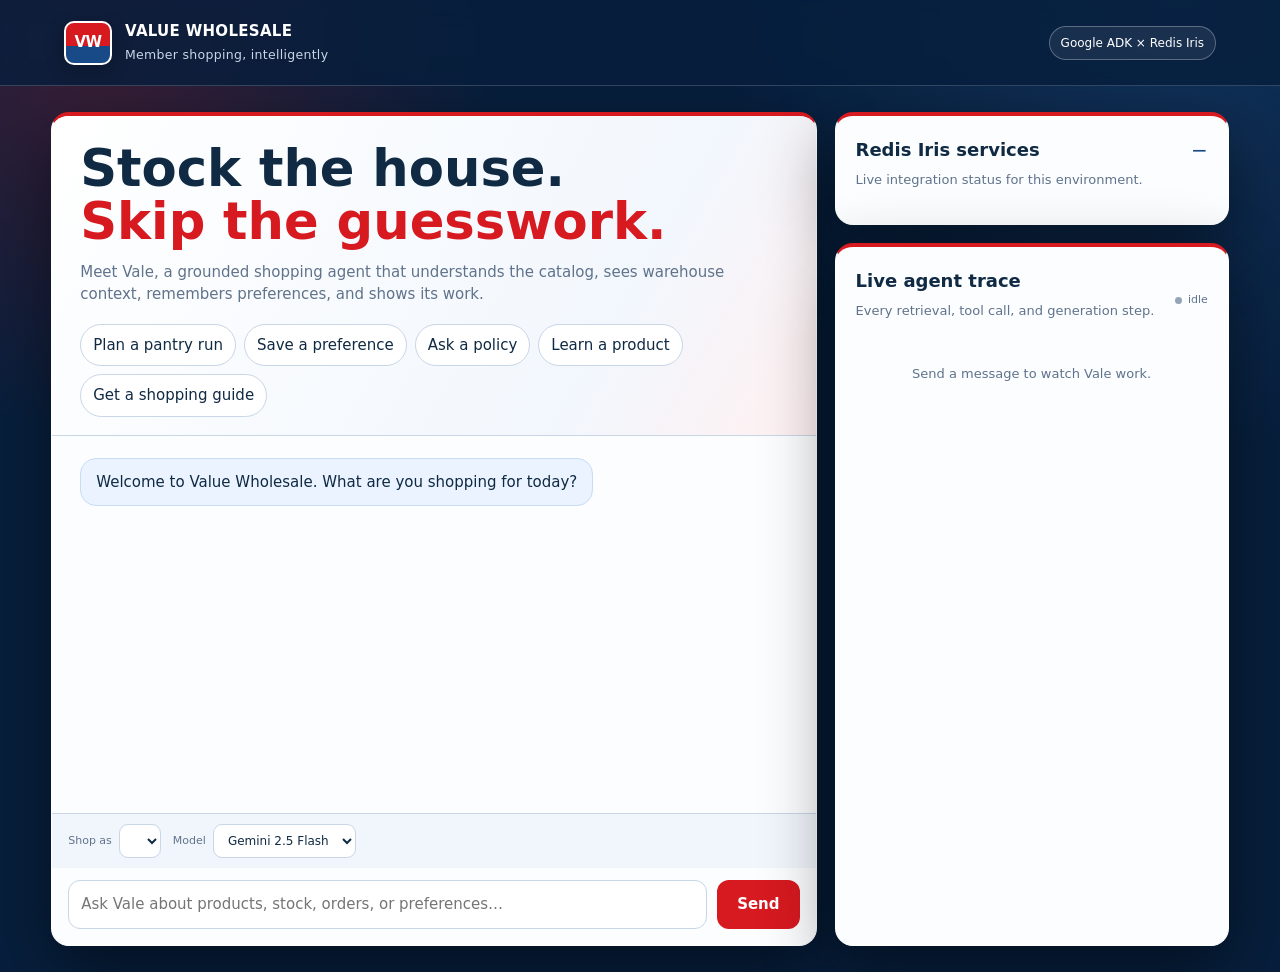
==== commit 8019b03b: "Add local embeddings and cache observability" ====
--- a/valueharbor_agent/static/index.html
+++ b/valueharbor_agent/static/index.html
@@ -12,7 +12,8 @@
       .brand { display:flex; align-items:center; gap:13px; font-weight:800; letter-spacing:.02em; }
       .brand small { color:#c9d6e7; }
       .mark { display:grid; place-items:center; width:48px; height:44px; border:2px solid #fff; border-radius:10px; color:#fff; background:linear-gradient(180deg,var(--red) 0 58%,var(--blue) 58%); box-shadow:0 5px 18px #0004; font-size:15px; letter-spacing:-.04em; }
-      .badge { padding:7px 11px; border:1px solid #ffffff4a; border-radius:999px; color:#fff; background:#ffffff12; font-size:12px; }
+      .badge { padding:7px 11px; border:1px solid #ffffff4a; border-radius:999px; color:#fff; background:#ffffff12; font-size:12px; text-decoration:none; }
+      .badge:hover, .badge:focus-visible { background:#ffffff24; border-color:#ffffff80; }
       main { display:grid; grid-template-columns:minmax(0,1.65fr) minmax(320px,.85fr); gap:18px; width:min(1280px,92vw); margin:26px auto; }
       .panel { background:var(--panel); border:1px solid #ffffff; border-top:4px solid var(--red); border-radius:18px; box-shadow:0 24px 70px #0007; overflow:hidden; }
       .hero { padding:26px 28px 18px; background:linear-gradient(120deg,#fff 0%,#f2f7fd 72%,var(--soft-red)); }
@@ -40,6 +41,13 @@
       aside { display:flex; flex-direction:column; gap:18px; }
       .side { padding:20px; }
       h2 { margin:0 0 7px; font-size:18px; }
+      .service-panel summary { display:flex; align-items:center; justify-content:space-between; cursor:pointer; list-style:none; }
+      .service-panel summary::-webkit-details-marker { display:none; }
+      .service-panel summary h2 { margin:0; }
+      .service-panel summary::after { content:"−"; color:var(--blue); font-size:20px; line-height:1; }
+      .service-panel:not([open]) summary::after { content:"+"; }
+      .service-panel-content { padding-top:7px; }
+      .trace-panel { display:flex; flex:1; min-height:0; flex-direction:column; }
       .small { margin:0 0 14px; color:var(--muted); font-size:13px; }
       .status { display:flex; flex-direction:column; gap:10px; }
       .service-group { display:grid; grid-template-columns:42px minmax(0,1fr); align-items:center; gap:10px; }
@@ -57,7 +65,7 @@
       .trace-live .pulse { width:7px; height:7px; border-radius:99px; background:#94a3b8; }
       .trace-live.active .pulse { background:var(--red); box-shadow:0 0 10px #d7192066; animation:pulse 1s infinite; }
       @keyframes pulse { 50% { opacity:.3; } }
-      #trace { display:flex; flex-direction:column; gap:0; max-height:470px; overflow:auto; margin-top:8px; }
+      #trace { display:flex; flex:1; min-height:0; flex-direction:column; gap:0; overflow:auto; margin-top:8px; }
       .trace-empty { color:var(--muted); padding:22px 4px; text-align:center; font-size:13px; }
       .trace-step { position:relative; padding:11px 0 12px 24px; border-bottom:1px solid #dce6f1; }
       .trace-step::before { content:""; position:absolute; left:4px; top:18px; width:8px; height:8px; border-radius:99px; background:#94a3b8; }
@@ -93,15 +101,15 @@
     </style>
   </head>
   <body>
-    <header><div class="brand"><div class="mark">VW</div><div>VALUE WHOLESALE<br><small style="font-weight:500">Member shopping, intelligently</small></div></div><div class="badge">Google ADK × Redis IRIS</div></header>
+    <header><div class="brand"><div class="mark">VW</div><div>VALUE WHOLESALE<br><small style="font-weight:500">Member shopping, intelligently</small></div></div><a class="badge" href="https://github.com/kaizer113/RedisIrisXadk/blob/main/ARCHITECTURE.md" target="_blank" rel="noopener noreferrer">Google ADK × Redis Iris</a></header>
     <main>
       <section class="panel">
-        <div class="hero"><h1>Stock the house.<br><span>Skip the guesswork.</span></h1><p class="sub">Meet Vale, a grounded shopping agent that understands the catalog, sees warehouse context, remembers preferences, and shows its work.</p><div class="chips"><button class="chip" data-prompt="Find family-size pantry staples under $30 and check Portland stock.">Plan a pantry run</button><button class="chip" data-prompt="Remember that I prefer fragrance-free household products and Portland pickup.">Save a preference</button><button class="chip" data-prompt="What is the electronics return policy?">Ask a policy</button></div></div>
+        <div class="hero"><h1>Stock the house.<br><span>Skip the guesswork.</span></h1><p class="sub">Meet Vale, a grounded shopping agent that understands the catalog, sees warehouse context, remembers preferences, and shows its work.</p><div class="chips"><button class="chip" data-prompt="Find family-size pantry staples under $30 and check Portland stock.">Plan a pantry run</button><button class="chip" data-prompt="Remember that I prefer fragrance-free household products and Portland pickup.">Save a preference</button><button class="chip" data-prompt="What is the electronics return policy?">Ask a policy</button><button class="chip" data-prompt="What flavor notes does Rain City Medium Roast Coffee have?">Learn a product</button><button class="chip" data-prompt="How should I store a large bag of rolled oats after opening?">Get a shopping guide</button></div></div>
         <div class="chat"><div id="messages"><div class="msg assistant">Welcome to Value Wholesale. What are you shopping for today?</div></div><div class="chat-controls"><label>Shop as <select id="member" aria-label="Demo member"></select></label><label>Model <select id="model" aria-label="Gemini model"><option value="gemini-2.5-flash">Gemini 2.5 Flash</option><option value="gemini-2.5-pro">Gemini 2.5 Pro</option></select></label></div><form id="chat-form" class="composer"><input id="message" autocomplete="off" placeholder="Ask Vale about products, stock, orders, or preferences…" /><button class="send">Send</button></form></div>
       </section>
       <aside>
-        <section class="panel side"><h2>IRIS service board</h2><p class="small">Live integration status for this environment.</p><div id="status" class="status"></div></section>
-        <section class="panel side"><div class="trace-head"><div><h2>Live agent trace</h2><p class="small">Every retrieval, tool call, and generation step.</p></div><div id="trace-live" class="trace-live"><span class="pulse"></span><span>idle</span></div></div><div id="trace"><div class="trace-empty">Send a message to watch Vale work.</div></div></section>
+        <details class="panel side service-panel" open><summary><h2>Redis Iris services</h2></summary><div class="service-panel-content"><p class="small">Live integration status for this environment.</p><div id="status" class="status"></div></div></details>
+        <section class="panel side trace-panel"><div class="trace-head"><div><h2>Live agent trace</h2><p class="small">Every retrieval, tool call, and generation step.</p></div><div id="trace-live" class="trace-live"><span class="pulse"></span><span>idle</span></div></div><div id="trace"><div class="trace-empty">Send a message to watch Vale work.</div></div></section>
       </aside>
     </main>
     <div id="tools-modal" class="modal" role="dialog" aria-modal="true" aria-labelledby="tools-title" hidden><section class="modal-card"><div class="modal-head"><div><h2 id="tools-title">Context Retriever tools</h2><p id="tools-summary" class="small">Governed tools generated from the Value Wholesale context surface.</p></div><button id="tools-close" class="modal-close" type="button" aria-label="Close tools">×</button></div><div id="tool-list" class="tool-list"></div></section></div>
@@ -123,7 +131,7 @@
       function renderTools(tools){toolList.replaceChildren();const grouped=new Map();tools.forEach(tool=>{const entity=toolEntity(tool.name);if(!grouped.has(entity))grouped.set(entity,[]);grouped.get(entity).push(tool);});const order=[...toolEntities.map(([,label])=>label),'Other'];order.forEach(entity=>{const entityTools=grouped.get(entity);if(!entityTools?.length)return;entityTools.sort((a,b)=>String(a.name).localeCompare(String(b.name)));const group=document.createElement('section');group.className='tool-group';const head=document.createElement('div');head.className='tool-group-head';const title=document.createElement('h3');title.className='tool-group-title';title.textContent=entity;const count=document.createElement('span');count.className='tool-group-count';count.textContent=`${entityTools.length} tool${entityTools.length===1?'':'s'}`;head.append(title,count);const items=document.createElement('div');items.className='tool-items';entityTools.forEach(tool=>{const item=document.createElement('div');item.className='tool-item';const name=document.createElement('div');name.className='tool-name';name.textContent=tool.name||'Unnamed tool';item.append(name);items.append(item);});group.append(head,items);toolList.append(group);});}
       function openTools(){renderTools(contextTools);toolsModal.hidden=false;document.body.classList.add('modal-open');document.querySelector('#tools-close').focus();}
       function closeTools(){toolsModal.hidden=true;document.body.classList.remove('modal-open');document.querySelector('#context-tools-trigger')?.focus();}
-      async function loadStatus(){const data=await fetch('/api/health').then(r=>r.json());modelSelect.value=data.default_model;const labels={redis_database:'Database',context_retriever:'Context Retriever',semantic_router:'Semantic Router',langcache:'LangCache',redis_agent_memory:'Agent Memory',vertex_adk_memory_bank:'ADK Memory Bank',agent_platform_sessions:'ADK Agent Sessions'};const groups=[{name:'Redis',icon:'/static/assets/redis-r.png',className:'redis',services:['redis_database','context_retriever','semantic_router','langcache','redis_agent_memory']},{name:'Google ADK',icon:'/static/assets/google-adk.png',className:'adk',services:['vertex_adk_memory_bank','agent_platform_sessions']}];document.querySelector('#status').innerHTML=groups.map(group=>`<div class="service-group"><img class="service-logo ${group.className}" src="${group.icon}" alt="${group.name}"><div class="service-grid">${group.services.map(key=>`<div class="service ${data.services[key]?'on':''}" data-service="${key}"><div class="service-line"><span class="dot"></span>${labels[key]}</div>${key==='context_retriever'?'<button id="context-tools-trigger" class="service-meta" type="button">Warming services…</button>':''}</div>`).join('')}</div></div>`).join('');document.querySelector('#context-tools-trigger').onclick=openTools;}
+      async function loadStatus(){const data=await fetch('/api/health').then(r=>r.json());modelSelect.value=data.default_model;const labels={redis_database:'Database',context_retriever:'Context Retriever',semantic_router:'Semantic Router',embedding_cache:'Embedding Cache',langcache:'LangCache',redis_agent_memory:'Agent Memory',vertex_adk_memory_bank:'ADK Memory Bank',agent_platform_sessions:'ADK Agent Sessions'};const groups=[{name:'Redis',icon:'/static/assets/redis-r.png',className:'redis',services:['redis_database','context_retriever','semantic_router','embedding_cache','langcache','redis_agent_memory']},{name:'Google ADK',icon:'/static/assets/google-adk.png',className:'adk',services:['vertex_adk_memory_bank','agent_platform_sessions']}];document.querySelector('#status').innerHTML=groups.map(group=>`<div class="service-group"><img class="service-logo ${group.className}" src="${group.icon}" alt="${group.name}"><div class="service-grid">${group.services.map(key=>`<div class="service ${data.services[key]?'on':''}" data-service="${key}"><div class="service-line"><span class="dot"></span>${labels[key]}</div>${key==='context_retriever'?'<button id="context-tools-trigger" class="service-meta" type="button">Warming services…</button>':''}</div>`).join('')}</div></div>`).join('');document.querySelector('#context-tools-trigger').onclick=openTools;}
       async function loadMembers(){const data=await fetch('/api/members').then(r=>r.json());memberSelect.replaceChildren();(data.members||[]).forEach(member=>{const option=document.createElement('option');option.value=member.member_id;option.dataset.name=member.name;option.textContent=member.name;memberSelect.append(option);});memberSelect.value=memberId;memberSelect.onchange=selectMember;}
       async function warmupOnLoad(){try{const data=await fetch('/api/warmup',{method:'POST'}).then(r=>{if(!r.ok)throw new Error(`HTTP ${r.status}`);return r.json();});Object.entries(data.services||{}).forEach(([key,result])=>{const card=document.querySelector(`[data-service="${key}"]`);if(card){card.classList.toggle('on',result.ok);card.title=`${result.summary} · ${result.duration_ms} ms`;}});const context=data.services?.context_retriever;contextTools=context?.tools||[];setToolSummary(contextTools.length);}catch(_){contextTools=[];setToolSummary(0,'Tools unavailable');}}
       document.querySelector('#tools-close').onclick=closeTools;toolsModal.onclick=e=>{if(e.target===toolsModal)closeTools();};document.addEventListener('keydown',e=>{if(e.key==='Escape'&&!toolsModal.hidden)closeTools();});
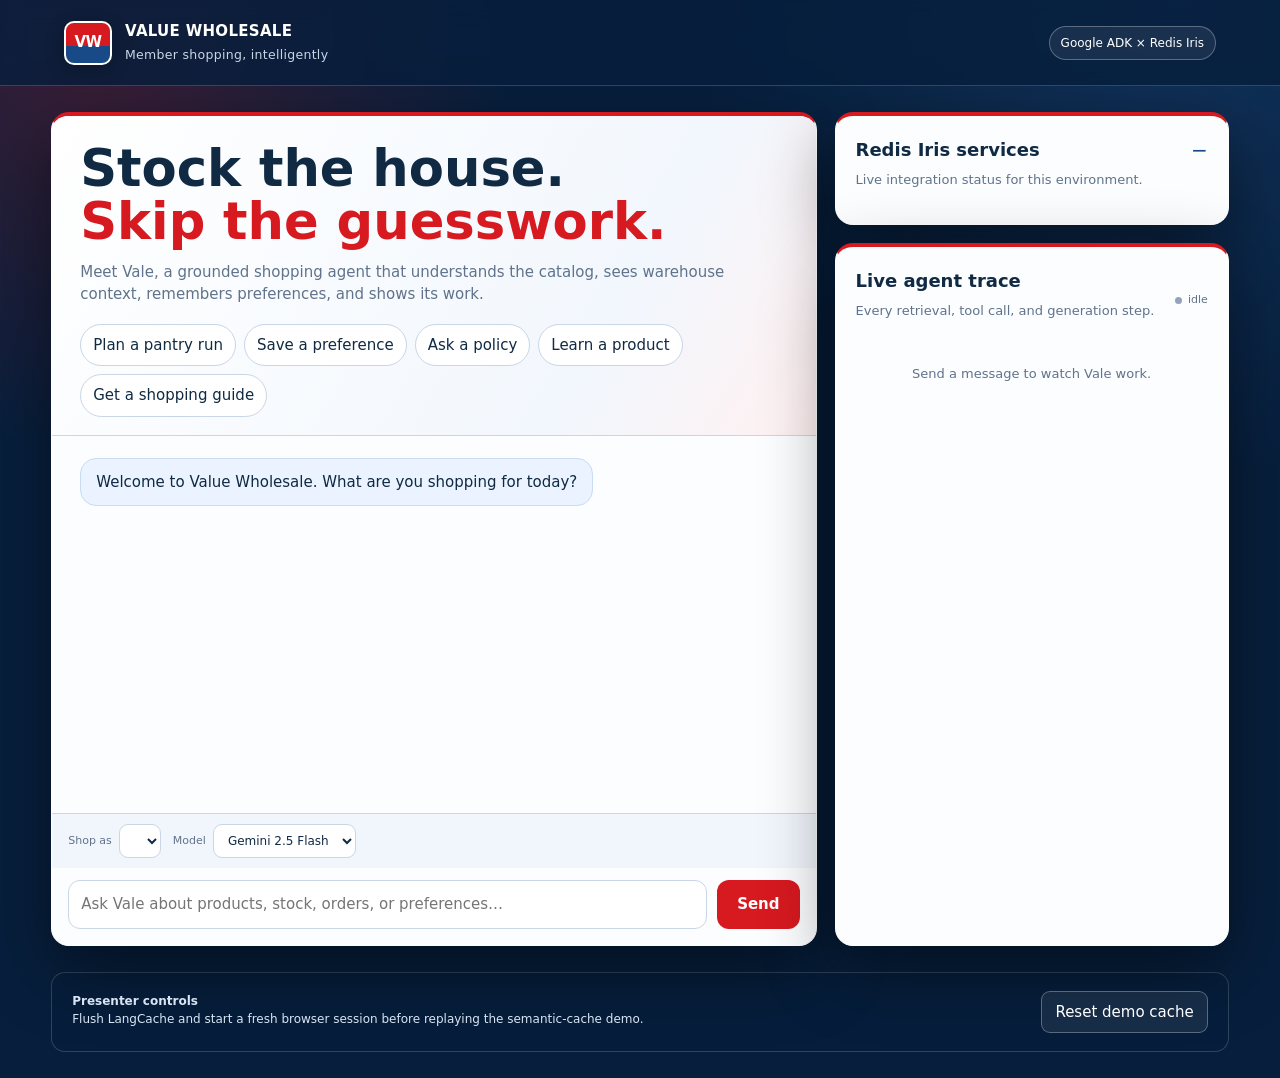
==== commit 0a9eeead: "Add presenter reset controls and demo links" ====
--- a/valueharbor_agent/static/index.html
+++ b/valueharbor_agent/static/index.html
@@ -9,8 +9,9 @@
       * { box-sizing:border-box; }
       body { margin:0; min-height:100vh; font:15px/1.5 Inter,ui-sans-serif,system-ui,sans-serif; color:var(--ink); background:radial-gradient(circle at 8% 4%,#d7192040 0,transparent 26%),radial-gradient(circle at 92% 0%,#2f6db540 0,transparent 30%),var(--navy); }
       header { display:flex; align-items:center; justify-content:space-between; padding:20px 5vw; color:#fff; border-bottom:1px solid #ffffff2b; background:#071f3dcc; backdrop-filter:blur(12px); }
-      .brand { display:flex; align-items:center; gap:13px; font-weight:800; letter-spacing:.02em; }
+      .brand { display:flex; align-items:center; gap:13px; color:#fff; font-weight:800; letter-spacing:.02em; text-decoration:none; border-radius:10px; }
       .brand small { color:#c9d6e7; }
+      .brand:hover, .brand:focus-visible { outline:2px solid #ffffff80; outline-offset:5px; }
       .mark { display:grid; place-items:center; width:48px; height:44px; border:2px solid #fff; border-radius:10px; color:#fff; background:linear-gradient(180deg,var(--red) 0 58%,var(--blue) 58%); box-shadow:0 5px 18px #0004; font-size:15px; letter-spacing:-.04em; }
       .badge { padding:7px 11px; border:1px solid #ffffff4a; border-radius:999px; color:#fff; background:#ffffff12; font-size:12px; text-decoration:none; }
       .badge:hover, .badge:focus-visible { background:#ffffff24; border-color:#ffffff80; }
@@ -95,13 +96,19 @@
       .tool-items { display:grid; grid-template-columns:repeat(auto-fit,minmax(270px,1fr)); gap:6px 20px; }
       .tool-item { min-width:0; padding:7px 9px; border-radius:8px; background:var(--soft-blue); }
       .tool-name { color:var(--blue); font:12px ui-monospace,SFMono-Regular,Menlo,monospace; overflow-wrap:anywhere; }
+      .demo-reset { width:min(1280px,92vw); margin:0 auto 26px; padding:18px 20px; display:flex; align-items:center; justify-content:space-between; gap:18px; color:#d9e5f3; border:1px solid #ffffff2b; border-radius:14px; background:#071f3dcc; }
+      .demo-reset p { margin:0; font-size:12px; }
+      .reset-button { flex:none; padding:9px 13px; border:1px solid #ffffff4a; border-radius:9px; color:#fff; background:#ffffff12; }
+      .reset-button:hover, .reset-button:focus-visible { background:#ffffff24; border-color:#ffffff80; }
+      .reset-button:disabled { cursor:wait; opacity:.65; }
+      .reset-status { margin-top:3px !important; color:#9fb4cb; }
       body.modal-open { overflow:hidden; }
       @media (max-width:900px) { main { grid-template-columns:1fr; } .chat { height:500px; } }
-      @media (max-width:620px) { .chat-controls { align-items:stretch; flex-direction:column; } .chat-controls label { justify-content:space-between; } .chat-controls select { flex:1; } }
+      @media (max-width:620px) { .chat-controls, .demo-reset { align-items:stretch; flex-direction:column; } .chat-controls label { justify-content:space-between; } .chat-controls select { flex:1; } }
     </style>
   </head>
   <body>
-    <header><div class="brand"><div class="mark">VW</div><div>VALUE WHOLESALE<br><small style="font-weight:500">Member shopping, intelligently</small></div></div><a class="badge" href="https://github.com/kaizer113/RedisIrisXadk/blob/main/ARCHITECTURE.md" target="_blank" rel="noopener noreferrer">Google ADK × Redis Iris</a></header>
+    <header><a class="brand" href="https://github.com/kaizer113/RedisIrisXadk/blob/main/docs/demo.md" target="_blank" rel="noopener noreferrer" aria-label="Open the Value Wholesale demo guide"><div class="mark">VW</div><div>VALUE WHOLESALE<br><small style="font-weight:500">Member shopping, intelligently</small></div></a><a class="badge" href="https://github.com/kaizer113/RedisIrisXadk/blob/main/ARCHITECTURE.md" target="_blank" rel="noopener noreferrer">Google ADK × Redis Iris</a></header>
     <main>
       <section class="panel">
         <div class="hero"><h1>Stock the house.<br><span>Skip the guesswork.</span></h1><p class="sub">Meet Vale, a grounded shopping agent that understands the catalog, sees warehouse context, remembers preferences, and shows its work.</p><div class="chips"><button class="chip" data-prompt="Find family-size pantry staples under $30 and check Portland stock.">Plan a pantry run</button><button class="chip" data-prompt="Remember that I prefer fragrance-free household products and Portland pickup.">Save a preference</button><button class="chip" data-prompt="What is the electronics return policy?">Ask a policy</button><button class="chip" data-prompt="What flavor notes does Rain City Medium Roast Coffee have?">Learn a product</button><button class="chip" data-prompt="How should I store a large bag of rolled oats after opening?">Get a shopping guide</button></div></div>
@@ -112,6 +119,7 @@
         <section class="panel side trace-panel"><div class="trace-head"><div><h2>Live agent trace</h2><p class="small">Every retrieval, tool call, and generation step.</p></div><div id="trace-live" class="trace-live"><span class="pulse"></span><span>idle</span></div></div><div id="trace"><div class="trace-empty">Send a message to watch Vale work.</div></div></section>
       </aside>
     </main>
+    <section class="demo-reset" aria-labelledby="reset-title"><div><p id="reset-title"><strong>Presenter controls</strong></p><p>Flush LangCache and start a fresh browser session before replaying the semantic-cache demo.</p><p id="reset-status" class="reset-status" role="status" aria-live="polite"></p></div><button id="reset-demo" class="reset-button" type="button">Reset demo cache</button></section>
     <div id="tools-modal" class="modal" role="dialog" aria-modal="true" aria-labelledby="tools-title" hidden><section class="modal-card"><div class="modal-head"><div><h2 id="tools-title">Context Retriever tools</h2><p id="tools-summary" class="small">Governed tools generated from the Value Wholesale context surface.</p></div><button id="tools-close" class="modal-close" type="button" aria-label="Close tools">×</button></div><div id="tool-list" class="tool-list"></div></section></div>
     <script>
       let memberId='member-1001',sessionId=`shopping-demo-${memberId}-${Date.now()}`;
@@ -134,7 +142,9 @@
       async function loadStatus(){const data=await fetch('/api/health').then(r=>r.json());modelSelect.value=data.default_model;const labels={redis_database:'Database',context_retriever:'Context Retriever',semantic_router:'Semantic Router',embedding_cache:'Embedding Cache',langcache:'LangCache',redis_agent_memory:'Agent Memory',vertex_adk_memory_bank:'ADK Memory Bank',agent_platform_sessions:'ADK Agent Sessions'};const groups=[{name:'Redis',icon:'/static/assets/redis-r.png',className:'redis',services:['redis_database','context_retriever','semantic_router','embedding_cache','langcache','redis_agent_memory']},{name:'Google ADK',icon:'/static/assets/google-adk.png',className:'adk',services:['vertex_adk_memory_bank','agent_platform_sessions']}];document.querySelector('#status').innerHTML=groups.map(group=>`<div class="service-group"><img class="service-logo ${group.className}" src="${group.icon}" alt="${group.name}"><div class="service-grid">${group.services.map(key=>`<div class="service ${data.services[key]?'on':''}" data-service="${key}"><div class="service-line"><span class="dot"></span>${labels[key]}</div>${key==='context_retriever'?'<button id="context-tools-trigger" class="service-meta" type="button">Warming services…</button>':''}</div>`).join('')}</div></div>`).join('');document.querySelector('#context-tools-trigger').onclick=openTools;}
       async function loadMembers(){const data=await fetch('/api/members').then(r=>r.json());memberSelect.replaceChildren();(data.members||[]).forEach(member=>{const option=document.createElement('option');option.value=member.member_id;option.dataset.name=member.name;option.textContent=member.name;memberSelect.append(option);});memberSelect.value=memberId;memberSelect.onchange=selectMember;}
       async function warmupOnLoad(){try{const data=await fetch('/api/warmup',{method:'POST'}).then(r=>{if(!r.ok)throw new Error(`HTTP ${r.status}`);return r.json();});Object.entries(data.services||{}).forEach(([key,result])=>{const card=document.querySelector(`[data-service="${key}"]`);if(card){card.classList.toggle('on',result.ok);card.title=`${result.summary} · ${result.duration_ms} ms`;}});const context=data.services?.context_retriever;contextTools=context?.tools||[];setToolSummary(contextTools.length);}catch(_){contextTools=[];setToolSummary(0,'Tools unavailable');}}
+      async function resetDemo(){if(!confirm('Flush all entries from the shared demo LangCache?'))return;const button=document.querySelector('#reset-demo'),status=document.querySelector('#reset-status');button.disabled=true;button.textContent='Resetting…';status.textContent='';try{const response=await fetch('/api/reset-demo',{method:'POST'});if(!response.ok)throw new Error(`HTTP ${response.status}`);status.textContent='LangCache cleared. Starting a fresh session…';await selectMember();status.textContent='Ready — the next cacheable prompt will be a miss.';}catch(err){status.textContent=`Reset failed: ${err.message}`;}finally{button.disabled=false;button.textContent='Reset demo cache';}}
       document.querySelector('#tools-close').onclick=closeTools;toolsModal.onclick=e=>{if(e.target===toolsModal)closeTools();};document.addEventListener('keydown',e=>{if(e.key==='Escape'&&!toolsModal.hidden)closeTools();});
+      document.querySelector('#reset-demo').onclick=resetDemo;
       async function initialize(){await Promise.all([loadStatus(),loadMembers()]);await warmupOnLoad();await selectMember();}initialize();
     </script>
   </body>
